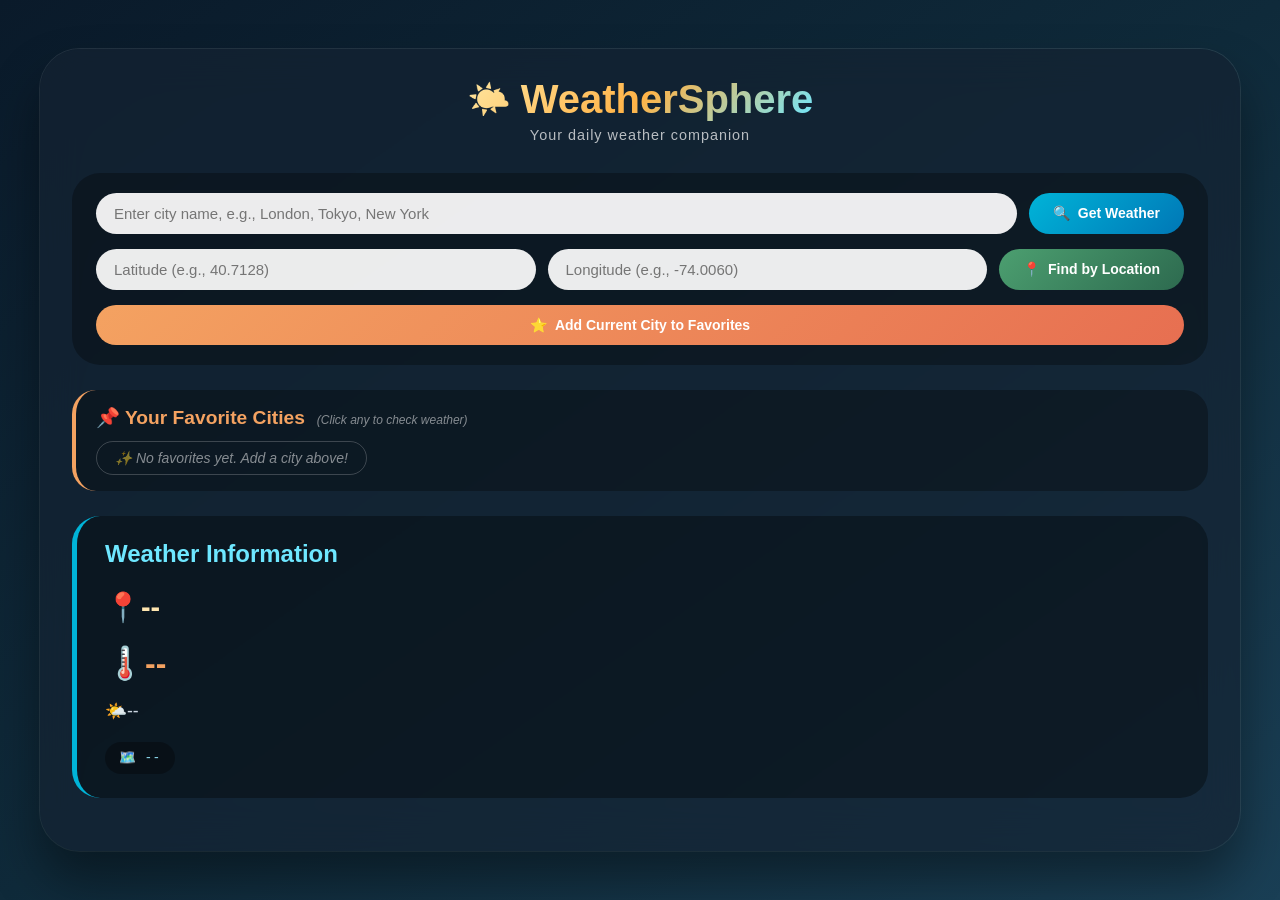
==== index.html @ c1c41b1c "Add files via upload" ====
<!DOCTYPE html>
<html lang="en">
<head>
    <meta charset="UTF-8">
    <meta name="viewport" content="width=device-width, initial-scale=1.0, user-scalable=yes">
    <title>WeatherSphere | Your Daily Weather Companion</title>
    <link rel="stylesheet" href="weather.css">
</head>
<body>
    <div class="weather-app">
        <div class="weather-card">
                        <div class="app-header">
                <h1>
                    <span class="weather-icon">🌤️</span>
                    WeatherSphere
                </h1>
                <p class="tagline">Your daily weather companion</p>
            </div>
        
            <div class="search-area">
                <div class="search-row city-search">
                    <input type="text" id="cityName" placeholder="Enter city name, e.g., London, Tokyo, New York" autocomplete="off">
                    <button id="searchCityBtn" class="btn-primary">
                        <span>🔍</span> Get Weather
                    </button>
                </div>
                
            
                <div class="search-row coord-search">
                    <input type="text" id="latitude" placeholder="Latitude (e.g., 40.7128)">
                    <input type="text" id="longitude" placeholder="Longitude (e.g., -74.0060)">
                    <button id="searchCoordBtn" class="btn-secondary">
                        <span>📍</span> Find by Location
                    </button>
                </div>
                
             
                <div class="search-row favorite-action">
                    <button id="addFavoriteBtn" class="btn-favorite">
                        <span>⭐</span> Add Current City to Favorites
                    </button>
                </div>
            </div>
            
            <div class="favorites-panel">
                <div class="panel-header">
                    <h3>📌 Your Favorite Cities</h3>
                    <span class="favorite-hint">(Click any to check weather)</span>
                </div>
                <ul id="favoritesList" class="favorites-list">
                    <li class="empty-message">No favorites yet. Add a city above!</li>
                </ul>
            </div>
            
            <div class="weather-display">
                <h2 id="weatherTitle">Weather Information</h2>
                <div class="weather-details">
                    <p id="cityDisplay" class="city-name">--</p>
                    <p id="tempDisplay" class="temperature">--</p>
                    <p id="descDisplay" class="description">--</p>
                    <p id="coordDisplay" class="coordinates">📍 --</p>
                </div>
            </div>
            
            <div id="forecastSection" class="forecast-section" style="display: none;">
                <h3>📅 3-Day Weather Forecast</h3>
                <div class="forecast-grid" id="forecastGrid">
                    <div class="forecast-card">
                        <div class="forecast-date">--</div>
                        <div class="forecast-icon">
                            <img src="https://openweathermap.org/img/wn/01d@2x.png" alt="weather icon">
                        </div>
                        <div class="forecast-temp">--</div>
                        <div class="forecast-desc">--</div>
                    </div>
                    <div class="forecast-card">
                        <div class="forecast-date">--</div>
                        <div class="forecast-icon">
                            <img src="https://openweathermap.org/img/wn/01d@2x.png" alt="weather icon">
                        </div>
                        <div class="forecast-temp">--</div>
                        <div class="forecast-desc">--</div>
                    </div>
                    <div class="forecast-card">
                        <div class="forecast-date">--</div>
                        <div class="forecast-icon">
                            <img src="https://openweathermap.org/img/wn/01d@2x.png" alt="weather icon">
                        </div>
                        <div class="forecast-temp">--</div>
                        <div class="forecast-desc">--</div>
                    </div>
                </div>
                
                
                <div class="toggle-wrapper">
                    <button id="toggleTempBtn" class="btn-toggle">
                        🌡️ Switch to Fahrenheit
                    </button>
                </div>
            </div>
        </div>
    </div>
    
    <script src="weather.js"></script>
</body>
</html>
---- weather.css ----
* {
    margin: 0;
    padding: 0;
    box-sizing: border-box;
}

body {
   
    background: linear-gradient(145deg, #0a1a2a 0%, #0f2a3a 50%, #1a3f55 100%);
    font-family: 'Segoe UI', 'Roboto', -apple-system, BlinkMacSystemFont, 'Poppins', sans-serif;
    min-height: 100vh;
    padding: 20px;
    display: flex;
    align-items: center;
    justify-content: center;
}

.weather-app {
    width: 100%;
    max-width: 1200px;
    margin: 0 auto;
}

.weather-card {
    background: rgba(20, 35, 50, 0.7);
    backdrop-filter: blur(20px);
    border-radius: 40px;
    padding: 28px 32px;
    box-shadow: 0 30px 50px rgba(0, 0, 0, 0.4), 0 0 0 1px rgba(255, 255, 255, 0.1);
    transition: all 0.3s ease;
}

.app-header {
    text-align: center;
    margin-bottom: 30px;
}

.app-header h1 {
    font-size: 2.5rem;
    font-weight: 700;
    background: linear-gradient(135deg, #FFE6A0, #FFB347, #6ee7ff);
    -webkit-background-clip: text;
    background-clip: text;
    color: transparent;
    margin-bottom: 5px;
    display: inline-flex;
    align-items: center;
    gap: 10px;
}

.weather-icon {
    font-size: 2.2rem;
    display: inline-block;
}

.tagline {
    color: rgba(255, 255, 255, 0.7);
    font-size: 0.9rem;
    letter-spacing: 1px;
}

.search-area {
    background: rgba(0, 0, 0, 0.3);
    border-radius: 28px;
    padding: 20px 24px;
    margin-bottom: 25px;
}

.search-row {
    display: flex;
    gap: 12px;
    margin-bottom: 15px;
    flex-wrap: wrap;
}

.search-row:last-child {
    margin-bottom: 0;
}

.search-row input {
    flex: 1;
    padding: 12px 18px;
    border: none;
    border-radius: 60px;
    font-size: 15px;
    background: rgba(255, 255, 255, 0.92);
    color: #1a2a3a;
    font-weight: 500;
    outline: none;
    transition: all 0.2s;
    font-family: inherit;
}

.search-row input:focus {
    background: white;
    box-shadow: 0 0 0 3px rgba(0, 180, 216, 0.5);
}

button {
    padding: 12px 24px;
    border: none;
    border-radius: 60px;
    font-size: 14px;
    font-weight: 600;
    cursor: pointer;
    transition: all 0.25s ease;
    font-family: inherit;
    display: inline-flex;
    align-items: center;
    gap: 8px;
    white-space: nowrap;
}

button:hover {
    transform: translateY(-2px);
    box-shadow: 0 8px 20px rgba(0, 0, 0, 0.2);
}

.btn-primary {
    background: linear-gradient(135deg, #00b4d8, #0077b6);
    color: white;
}

.btn-primary:hover {
    background: linear-gradient(135deg, #0096c7, #023e8a);
}

.btn-secondary {
    background: linear-gradient(135deg, #4c9f70, #2d6a4f);
    color: white;
}

.btn-secondary:hover {
    background: linear-gradient(135deg, #2d6a4f, #1b4d3e);
}

.btn-favorite {
    background: linear-gradient(135deg, #f4a261, #e76f51);
    color: white;
    width: 100%;
    justify-content: center;
}

.btn-favorite:hover {
    background: linear-gradient(135deg, #e76f51, #d45a3a);
}

.btn-toggle {
    background: linear-gradient(135deg, #2a9d8f, #21867a);
    color: white;
    width: 100%;
    justify-content: center;
    margin-top: 10px;
}

.favorites-panel {
    background: rgba(0, 0, 0, 0.3);
    border-radius: 24px;
    padding: 16px 20px;
    margin-bottom: 25px;
    border-left: 4px solid #f4a261;
}

.panel-header {
    display: flex;
    align-items: baseline;
    gap: 12px;
    flex-wrap: wrap;
    margin-bottom: 12px;
}

.panel-header h3 {
    color: #f4a261;
    font-size: 1.2rem;
    font-weight: 600;
}

.favorite-hint {
    color: rgba(255, 255, 255, 0.5);
    font-size: 0.75rem;
    font-style: italic;
}

.favorites-list {
    list-style: none;
    display: flex;
    flex-wrap: wrap;
    gap: 10px;
}

.favorites-list li {
    background: rgba(0, 180, 216, 0.25);
    padding: 8px 18px;
    border-radius: 40px;
    cursor: pointer;
    font-size: 14px;
    font-weight: 500;
    transition: all 0.2s;
    border: 1px solid rgba(255, 255, 255, 0.2);
    color: #e0e0e0;
}

.favorites-list li:hover {
    background: #00b4d8;
    transform: scale(1.03);
    color: white;
}

.empty-message {
    background: transparent !important;
    cursor: default !important;
    color: rgba(255, 255, 255, 0.5) !important;
    font-style: italic;
}

.empty-message:hover {
    background: transparent !important;
    transform: none !important;
}

.weather-display {
    background: rgba(0, 0, 0, 0.35);
    border-radius: 28px;
    padding: 24px 28px;
    margin-bottom: 25px;
    border-left: 5px solid #00b4d8;
}

#weatherTitle {
    font-size: 1.5rem;
    color: #6ee7ff;
    margin-bottom: 16px;
    font-weight: 600;
}

.weather-details {
    line-height: 1.6;
}

.city-name {
    font-size: 1.8rem;
    font-weight: 700;
    color: #FFE6B0;
    margin-bottom: 8px;
}

.temperature {
    font-size: 2rem;
    font-weight: 700;
    color: #f4a261;
    margin: 8px 0;
}

.description {
    font-size: 1.1rem;
    color: #cbd5e1;
    text-transform: capitalize;
    margin: 5px 0;
}

.coordinates {
    font-size: 0.85rem;
    color: #88d3e6;
    margin-top: 12px;
    font-family: monospace;
    background: rgba(0, 0, 0, 0.3);
    display: inline-block;
    padding: 5px 14px;
    border-radius: 40px;
}

.forecast-section {
    animation: fadeSlideUp 0.5s ease;
}

.forecast-section h3 {
    text-align: center;
    font-size: 1.4rem;
    color: #f4a261;
    margin-bottom: 20px;
}

.forecast-grid {
    display: grid;
    grid-template-columns: repeat(auto-fit, minmax(260px, 1fr));
    gap: 20px;
    margin-bottom: 20px;
}

.forecast-card {
    background: rgba(255, 255, 255, 0.08);
    backdrop-filter: blur(8px);
    padding: 18px 15px;
    border-radius: 24px;
    text-align: center;
    transition: all 0.3s;
    border: 1px solid rgba(0, 180, 216, 0.3);
}

.forecast-card:hover {
    transform: translateY(-5px);
    background: rgba(255, 255, 255, 0.15);
    box-shadow: 0 12px 28px rgba(0, 0, 0, 0.3);
}

.forecast-date {
    font-weight: bold;
    font-size: 1rem;
    margin-bottom: 12px;
    color: #6ee7ff;
}

.forecast-icon img {
    width: 70px;
    height: 70px;
    margin: 8px 0;
}

.forecast-temp {
    font-size: 1.2rem;
    font-weight: 700;
    color: #f4a261;
    margin: 8px 0;
}

.forecast-desc {
    font-size: 0.85rem;
    color: #cbd5e1;
    text-transform: capitalize;
}

.toggle-wrapper {
    margin-top: 10px;
}

@keyframes fadeSlideUp {
    from {
        opacity: 0;
        transform: translateY(20px);
    }
    to {
        opacity: 1;
        transform: translateY(0);
    }
}

@media screen and (max-width: 768px) {
    .weather-card {
        padding: 20px;
    }
    
    .app-header h1 {
        font-size: 1.8rem;
    }
    
    .search-area {
        padding: 16px;
    }
    
    .search-row {
        flex-direction: column;
    }
    
    .search-row input {
        width: 100%;
    }
    
    button {
        width: 100%;
        justify-content: center;
    }
    
    .city-name {
        font-size: 1.4rem;
    }
    
    .temperature {
        font-size: 1.6rem;
    }
    
    .forecast-grid {
        grid-template-columns: 1fr;
        gap: 15px;
    }
    
    .forecast-card {
        padding: 15px;
    }
    
    .forecast-icon img {
        width: 55px;
        height: 55px;
    }
    
    .panel-header {
        flex-direction: column;
        gap: 5px;
    }
}

@media screen and (min-width: 769px) and (max-width: 1024px) {
    .weather-card {
        padding: 24px;
    }
    
    .forecast-grid {
        grid-template-columns: repeat(3, 1fr);
        gap: 15px;
    }
    
    .search-row input {
        min-width: 180px;
    }
}

@media screen and (min-width: 1400px) {
    .weather-app {
        max-width: 1400px;
    }
    
    .forecast-grid {
        gap: 28px;
    }
    
    .forecast-card {
        padding: 24px;
    }
}

@media screen and (max-width: 480px) {
    body {
        padding: 12px;
    }
    
    .weather-card {
        padding: 16px;
        border-radius: 28px;
    }
    
    .app-header h1 {
        font-size: 1.5rem;
    }
    
    .tagline {
        font-size: 0.75rem;
    }
    
    .city-name {
        font-size: 1.2rem;
    }
    
    .temperature {
        font-size: 1.4rem;
    }
    
    .forecast-card {
        padding: 12px;
    }
}

button:disabled {
    opacity: 0.6;
    cursor: not-allowed;
    transform: none;
}

::-webkit-scrollbar {
    width: 8px;
    height: 8px;
}

::-webkit-scrollbar-track {
    background: rgba(0, 0, 0, 0.2);
    border-radius: 10px;
}

::-webkit-scrollbar-thumb {
    background: #00b4d8;
    border-radius: 10px;
}

::-webkit-scrollbar-thumb:hover {
    background: #0096c7;
}
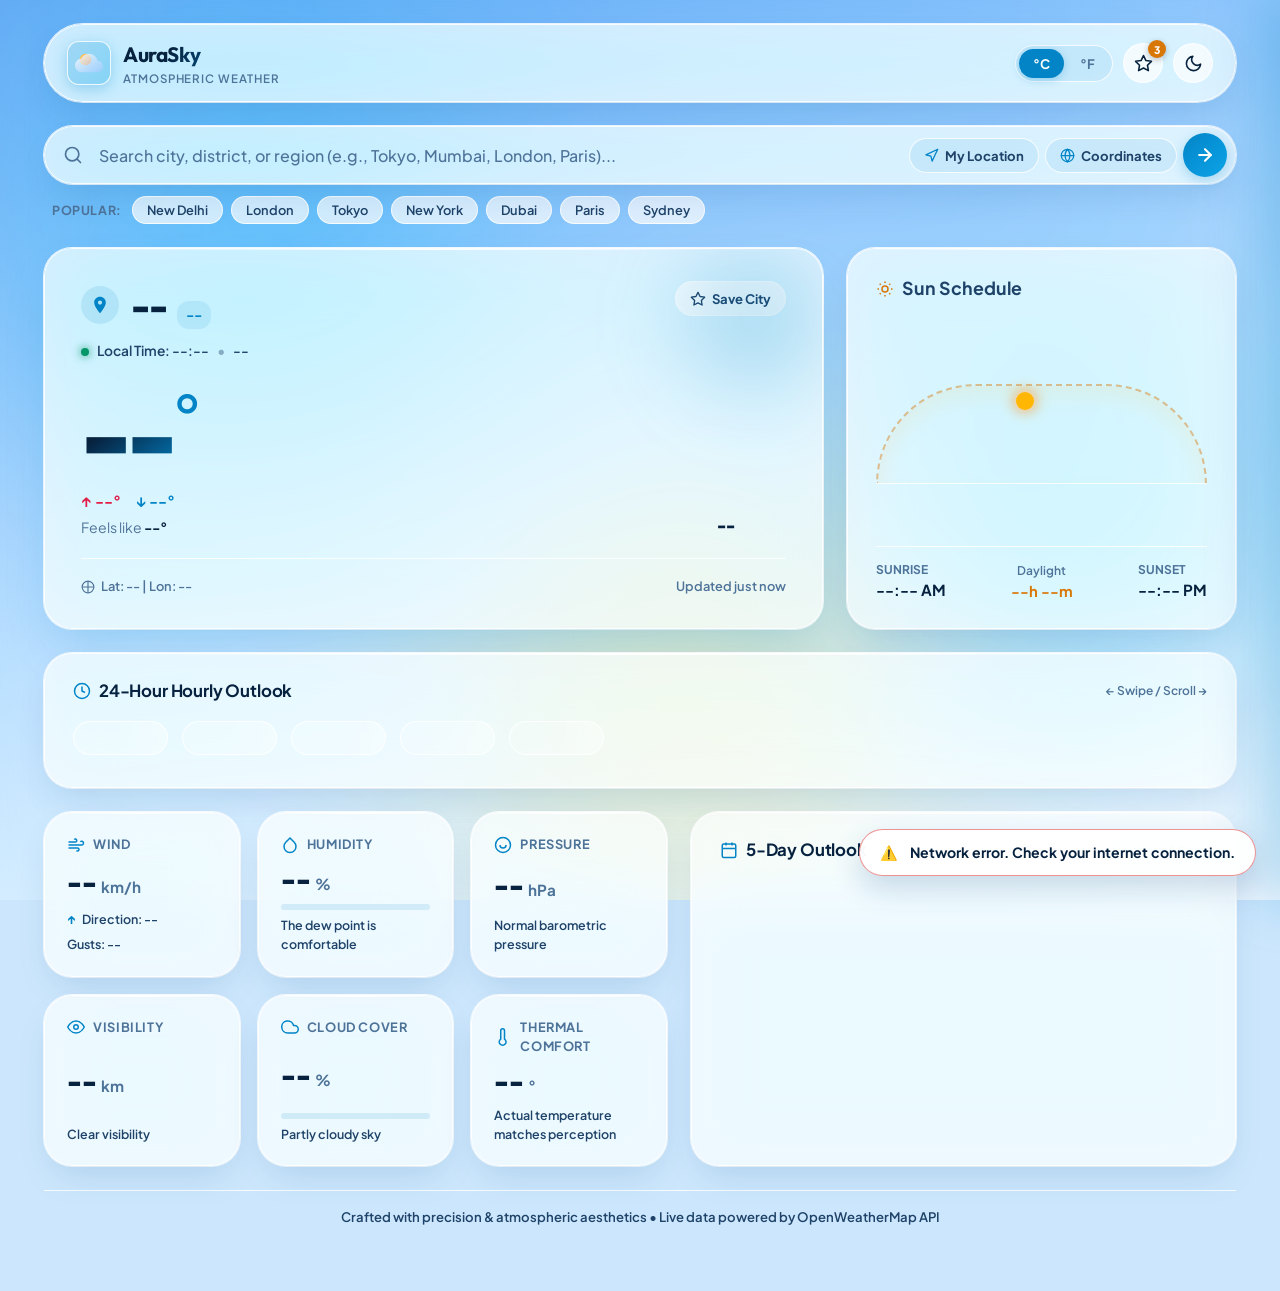
==== commit a2bc0392: "feat: complete UI overhaul with Sky Blue atmosphere, 5-day forecast conditions, and responsive bento" ====
--- a/index.html
+++ b/index.html
@@ -1,106 +1,504 @@
-<!DOCTYPE html>
-<html lang="en">
-<head>
-    <meta charset="UTF-8">
-    <meta name="viewport" content="width=device-width, initial-scale=1.0, user-scalable=yes">
-    <title>WeatherSphere | Your Daily Weather Companion</title>
-    <link rel="stylesheet" href="weather.css">
-</head>
-<body>
-    <div class="weather-app">
-        <div class="weather-card">
-                        <div class="app-header">
-                <h1>
-                    <span class="weather-icon">🌤️</span>
-                    WeatherSphere
-                </h1>
-                <p class="tagline">Your daily weather companion</p>
-            </div>
-        
-            <div class="search-area">
-                <div class="search-row city-search">
-                    <input type="text" id="cityName" placeholder="Enter city name, e.g., London, Tokyo, New York" autocomplete="off">
-                    <button id="searchCityBtn" class="btn-primary">
-                        <span>🔍</span> Get Weather
-                    </button>
-                </div>
-                
-            
-                <div class="search-row coord-search">
-                    <input type="text" id="latitude" placeholder="Latitude (e.g., 40.7128)">
-                    <input type="text" id="longitude" placeholder="Longitude (e.g., -74.0060)">
-                    <button id="searchCoordBtn" class="btn-secondary">
-                        <span>📍</span> Find by Location
-                    </button>
-                </div>
-                
-             
-                <div class="search-row favorite-action">
-                    <button id="addFavoriteBtn" class="btn-favorite">
-                        <span>⭐</span> Add Current City to Favorites
-                    </button>
-                </div>
-            </div>
-            
-            <div class="favorites-panel">
-                <div class="panel-header">
-                    <h3>📌 Your Favorite Cities</h3>
-                    <span class="favorite-hint">(Click any to check weather)</span>
-                </div>
-                <ul id="favoritesList" class="favorites-list">
-                    <li class="empty-message">No favorites yet. Add a city above!</li>
-                </ul>
-            </div>
-            
-            <div class="weather-display">
-                <h2 id="weatherTitle">Weather Information</h2>
-                <div class="weather-details">
-                    <p id="cityDisplay" class="city-name">--</p>
-                    <p id="tempDisplay" class="temperature">--</p>
-                    <p id="descDisplay" class="description">--</p>
-                    <p id="coordDisplay" class="coordinates">📍 --</p>
-                </div>
-            </div>
-            
-            <div id="forecastSection" class="forecast-section" style="display: none;">
-                <h3>📅 3-Day Weather Forecast</h3>
-                <div class="forecast-grid" id="forecastGrid">
-                    <div class="forecast-card">
-                        <div class="forecast-date">--</div>
-                        <div class="forecast-icon">
-                            <img src="https://openweathermap.org/img/wn/01d@2x.png" alt="weather icon">
-                        </div>
-                        <div class="forecast-temp">--</div>
-                        <div class="forecast-desc">--</div>
-                    </div>
-                    <div class="forecast-card">
-                        <div class="forecast-date">--</div>
-                        <div class="forecast-icon">
-                            <img src="https://openweathermap.org/img/wn/01d@2x.png" alt="weather icon">
-                        </div>
-                        <div class="forecast-temp">--</div>
-                        <div class="forecast-desc">--</div>
-                    </div>
-                    <div class="forecast-card">
-                        <div class="forecast-date">--</div>
-                        <div class="forecast-icon">
-                            <img src="https://openweathermap.org/img/wn/01d@2x.png" alt="weather icon">
-                        </div>
-                        <div class="forecast-temp">--</div>
-                        <div class="forecast-desc">--</div>
-                    </div>
-                </div>
-                
-                
-                <div class="toggle-wrapper">
-                    <button id="toggleTempBtn" class="btn-toggle">
-                        🌡️ Switch to Fahrenheit
-                    </button>
-                </div>
-            </div>
-        </div>
-    </div>
-    
-    <script src="weather.js"></script>
-</body>
+<!DOCTYPE html>
+<html lang="en" data-theme="light">
+<head>
+    <meta charset="UTF-8">
+    <meta name="viewport" content="width=device-width, initial-scale=1.0, maximum-scale=5.0">
+    <meta name="description" content="AuraSky — Hyper-accurate live weather forecast, hourly breakdowns, 5-day outlook, and atmospheric sky visuals.">
+    <title>AuraSky | Premium Atmospheric Weather</title>
+    
+    <!-- Google Fonts -->
+    <link rel="preconnect" href="https://fonts.googleapis.com">
+    <link rel="preconnect" href="https://fonts.gstatic.com" crossorigin>
+    <link href="https://fonts.googleapis.com/css2?family=Plus+Jakarta+Sans:wght@300;400;500;600;700;800&family=Outfit:wght@300;400;500;600;700&display=swap" rel="stylesheet">
+    
+    <link rel="stylesheet" href="weather.css">
+</head>
+<body>
+    <!-- Dynamic Ambient Sky Aurora & Blur Canvas Background -->
+    <div class="sky-background" id="skyBackground">
+        <div class="ambient-orb orb-1"></div>
+        <div class="ambient-orb orb-2"></div>
+        <div class="ambient-orb orb-3"></div>
+        <div class="sky-overlay"></div>
+    </div>
+
+    <!-- Main Application Container -->
+    <div class="app-wrapper">
+        <!-- Modern Header Bar -->
+        <header class="navbar-glass">
+            <div class="brand-group">
+                <div class="brand-icon">
+                    <svg viewBox="0 0 24 24" fill="none" class="brand-svg">
+                        <defs>
+                            <linearGradient id="sunGlow" x1="0%" y1="0%" x2="100%" y2="100%">
+                                <stop offset="0%" stop-color="#FFD166" />
+                                <stop offset="100%" stop-color="#FF7A00" />
+                            </linearGradient>
+                            <linearGradient id="cloudGlow" x1="0%" y1="0%" x2="100%" y2="100%">
+                                <stop offset="0%" stop-color="#FFFFFF" stop-opacity="0.9" />
+                                <stop offset="100%" stop-color="#A5C9FF" stop-opacity="0.7" />
+                            </linearGradient>
+                        </defs>
+                        <circle cx="9" cy="9" r="5" fill="url(#sunGlow)" />
+                        <path d="M19.36 10.04C18.67 6.59 15.64 4 12 4 9.11 4 6.6 5.64 5.35 8.04 2.34 8.36 0 10.91 0 14c0 3.31 2.69 6 6 6h13c2.76 0 5-2.24 5-5 0-2.64-2.05-4.78-4.64-4.96z" fill="url(#cloudGlow)" opacity="0.9" />
+                    </svg>
+                </div>
+                <div class="brand-text">
+                    <span class="brand-name">AuraSky</span>
+                    <span class="brand-sub">Atmospheric Weather</span>
+                </div>
+            </div>
+
+            <!-- Controls Group: Unit Toggle, Favorites Trigger, Theme Toggle -->
+            <div class="nav-controls">
+                <!-- Unit Switcher -->
+                <div class="unit-toggle" id="unitToggle" role="group" aria-label="Temperature Unit">
+                    <button class="unit-btn active" id="unitCelsius" data-unit="metric">°C</button>
+                    <button class="unit-btn" id="unitFahrenheit" data-unit="imperial">°F</button>
+                </div>
+
+                <!-- Open Saved Cities Drawer -->
+                <button class="icon-action-btn" id="openFavoritesBtn" title="Saved Locations" aria-label="Saved Locations">
+                    <svg viewBox="0 0 24 24" fill="none" stroke="currentColor" stroke-width="2" stroke-linecap="round" stroke-linejoin="round">
+                        <polygon points="12 2 15.09 8.26 22 9.27 17 14.14 18.18 21.02 12 17.77 5.82 21.02 7 14.14 2 9.27 8.91 8.26 12 2"></polygon>
+                    </svg>
+                    <span class="fav-count-badge" id="favCountBadge" style="display: none;">0</span>
+                </button>
+
+                <!-- Light / Dark Theme Toggle Button -->
+                <button class="icon-action-btn" id="themeToggleBtn" title="Toggle Light/Dark Theme" aria-label="Toggle Theme">
+                    <svg class="sun-icon" viewBox="0 0 24 24" fill="none" stroke="currentColor" stroke-width="2" stroke-linecap="round" stroke-linejoin="round">
+                        <circle cx="12" cy="12" r="5"></circle>
+                        <line x1="12" y1="1" x2="12" y2="3"></line>
+                        <line x1="12" y1="21" x2="12" y2="23"></line>
+                        <line x1="4.22" y1="4.22" x2="5.64" y2="5.64"></line>
+                        <line x1="18.36" y1="18.36" x2="19.78" y2="19.78"></line>
+                        <line x1="1" y1="12" x2="3" y2="12"></line>
+                        <line x1="21" y1="12" x2="23" y2="12"></line>
+                        <line x1="4.22" y1="19.78" x2="5.64" y2="18.36"></line>
+                        <line x1="18.36" y1="5.64" x2="19.78" y2="4.22"></line>
+                    </svg>
+                    <svg class="moon-icon" viewBox="0 0 24 24" fill="none" stroke="currentColor" stroke-width="2" stroke-linecap="round" stroke-linejoin="round">
+                        <path d="M21 12.79A9 9 0 1 1 11.21 3 7 7 0 0 0 21 12.79z"></path>
+                    </svg>
+                </button>
+            </div>
+        </header>
+
+        <!-- Search Hub: City Search + GPS Auto-Detect + Coordinate Explorer Trigger -->
+        <section class="search-hub">
+            <div class="search-bar-glass">
+                <span class="search-prefix-icon">
+                    <svg viewBox="0 0 24 24" fill="none" stroke="currentColor" stroke-width="2" stroke-linecap="round" stroke-linejoin="round">
+                        <circle cx="11" cy="11" r="8"></circle>
+                        <line x1="21" y1="21" x2="16.65" y2="16.65"></line>
+                    </svg>
+                </span>
+                
+                <input 
+                    type="text" 
+                    id="cityNameInput" 
+                    placeholder="Search city, district, or region (e.g., Tokyo, Mumbai, London, Paris)..." 
+                    autocomplete="off"
+                    aria-label="City Search"
+                >
+                
+                <div class="search-actions-inline">
+                    <!-- Clear Input Button -->
+                    <button type="button" class="btn-clear-search" id="clearSearchBtn" title="Clear input" style="display: none;">
+                        ✕
+                    </button>
+                    
+                    <!-- One-Click Current GPS Location Detection -->
+                    <button type="button" class="btn-action-pill" id="geoLocateBtn" title="Use My Current GPS Location">
+                        <svg viewBox="0 0 24 24" fill="none" stroke="currentColor" stroke-width="2" stroke-linecap="round" stroke-linejoin="round">
+                            <polygon points="3 11 22 2 13 21 11 13 3 11"></polygon>
+                        </svg>
+                        <span class="btn-label-desktop">My Location</span>
+                    </button>
+
+                    <!-- Coordinate Explorer Modal Trigger -->
+                    <button type="button" class="btn-action-pill btn-coord-pill" id="openCoordModalBtn" title="Search by Latitude & Longitude">
+                        <svg viewBox="0 0 24 24" fill="none" stroke="currentColor" stroke-width="2" stroke-linecap="round" stroke-linejoin="round">
+                            <circle cx="12" cy="12" r="10"></circle>
+                            <line x1="2" y1="12" x2="22" y2="12"></line>
+                            <path d="M12 2a15.3 15.3 0 0 1 4 10 15.3 15.3 0 0 1-4 10 15.3 15.3 0 0 1-4-10 15.3 15.3 0 0 1 4-10z"></path>
+                        </svg>
+                        <span class="btn-label-desktop">Coordinates</span>
+                    </button>
+
+                    <!-- Primary Search Submit Button -->
+                    <button type="button" class="btn-submit-search" id="submitSearchBtn" aria-label="Search">
+                        <svg viewBox="0 0 24 24" fill="none" stroke="currentColor" stroke-width="2.5" stroke-linecap="round" stroke-linejoin="round">
+                            <line x1="5" y1="12" x2="19" y2="12"></line>
+                            <polyline points="12 5 19 12 12 19"></polyline>
+                        </svg>
+                    </button>
+                </div>
+            </div>
+
+            <!-- Quick City Shortcut Chips -->
+            <div class="popular-chips-wrap">
+                <span class="chips-label">Popular:</span>
+                <div class="chips-scroll">
+                    <button class="city-chip" data-city="New Delhi">New Delhi</button>
+                    <button class="city-chip" data-city="London">London</button>
+                    <button class="city-chip" data-city="Tokyo">Tokyo</button>
+                    <button class="city-chip" data-city="New York">New York</button>
+                    <button class="city-chip" data-city="Dubai">Dubai</button>
+                    <button class="city-chip" data-city="Paris">Paris</button>
+                    <button class="city-chip" data-city="Sydney">Sydney</button>
+                </div>
+            </div>
+        </section>
+
+        <!-- Loading State Skeleton Overlay -->
+        <div class="loading-indicator" id="loadingIndicator" style="display: none;">
+            <div class="pulse-loader"></div>
+            <span>Fetching atmospheric telemetry...</span>
+        </div>
+
+        <!-- Weather Main Dashboard Area -->
+        <main class="weather-dashboard" id="weatherDashboard">
+            <!-- Top Hero Grid: Big Weather Focus + Quick Glance Metrics -->
+            <div class="dashboard-hero-row">
+                <!-- Primary Hero Weather Card -->
+                <article class="glass-card hero-weather-card" id="heroCard">
+                    <div class="card-ambient-glow"></div>
+                    
+                    <div class="hero-top-bar">
+                        <div class="location-badge">
+                            <span class="location-pin-icon">
+                                <svg viewBox="0 0 24 24" fill="currentColor">
+                                    <path d="M12 2C8.13 2 5 5.13 5 9c0 5.25 7 13 7 13s7-7.75 7-13c0-3.87-3.13-7-7-7zm0 9.5c-1.38 0-2.5-1.12-2.5-2.5s1.12-2.5 2.5-2.5 2.5 1.12 2.5 2.5-1.12 2.5-2.5 2.5z"/>
+                                </svg>
+                            </span>
+                            <div class="location-texts">
+                                <h1 class="city-title" id="displayCity">--</h1>
+                                <span class="country-tag" id="displayCountry">--</span>
+                            </div>
+                        </div>
+
+                        <!-- Add/Remove Favorite Button -->
+                        <button class="btn-hero-favorite" id="favoriteToggleBtn" title="Toggle Favorite">
+                            <svg class="star-icon" viewBox="0 0 24 24" fill="none" stroke="currentColor" stroke-width="2" stroke-linecap="round" stroke-linejoin="round">
+                                <polygon points="12 2 15.09 8.26 22 9.27 17 14.14 18.18 21.02 12 17.77 5.82 21.02 7 14.14 2 9.27 8.91 8.26 12 2"></polygon>
+                            </svg>
+                            <span class="fav-text-label">Save City</span>
+                        </button>
+                    </div>
+
+                    <!-- Local Time & Date Display -->
+                    <div class="hero-time-badge">
+                        <span class="live-pulse"></span>
+                        <span id="localTimeDisplay">Local Time: --:--</span>
+                        <span class="time-sep">•</span>
+                        <span id="localDateDisplay">--</span>
+                    </div>
+
+                    <!-- Main Temperature & Dynamic Weather Art Presentation -->
+                    <div class="hero-center-content">
+                        <div class="temp-readout-wrap">
+                            <div class="main-temperature">
+                                <span class="temp-number" id="currentTempNum">--</span>
+                                <span class="temp-deg-symbol">°</span>
+                            </div>
+                            <div class="temp-meta-badges">
+                                <div class="high-low-badge">
+                                    <span class="hl-arrow hl-high">↑ <span id="tempHighNum">--°</span></span>
+                                    <span class="hl-arrow hl-low">↓ <span id="tempLowNum">--°</span></span>
+                                </div>
+                                <div class="feels-like-text">
+                                    Feels like <strong id="feelsLikeNum">--°</strong>
+                                </div>
+                            </div>
+                        </div>
+
+                        <div class="weather-art-wrap">
+                            <div class="weather-icon-illustration" id="heroWeatherIcon">
+                                <!-- Dynamic SVG generated via JS -->
+                                <div class="icon-placeholder-glow"></div>
+                            </div>
+                            <div class="weather-condition-text" id="weatherConditionText">--</div>
+                        </div>
+                    </div>
+
+                    <!-- Hero Card Footer Details (Coordinates & Geo Info) -->
+                    <div class="hero-footer-bar">
+                        <div class="geo-telemetry" id="coordinatesText">
+                            <svg viewBox="0 0 24 24" width="14" height="14" fill="none" stroke="currentColor" stroke-width="2"><circle cx="12" cy="12" r="10"/><path d="M12 2v20M2 12h20"/></svg>
+                            <span>Lat: -- | Lon: --</span>
+                        </div>
+                        <div class="update-pulse-text">
+                            Updated just now
+                        </div>
+                    </div>
+                </article>
+
+                <!-- Sun Cycle & Daylight Card -->
+                <article class="glass-card sun-cycle-card">
+                    <div class="card-header-mini">
+                        <svg viewBox="0 0 24 24" fill="none" stroke="currentColor" stroke-width="2"><circle cx="12" cy="12" r="4"/><path d="M12 2v2M12 20v2M4.93 4.93l1.41 1.41M17.66 17.66l1.41 1.41M2 12h2M20 12h2M6.34 17.66l-1.41 1.41M19.07 4.93l-1.41 1.41"/></svg>
+                        <h3>Sun Schedule</h3>
+                    </div>
+
+                    <div class="sun-arc-container">
+                        <div class="sun-arc-curve">
+                            <div class="sun-tracker-dot" id="sunTrackerDot"></div>
+                        </div>
+                        <div class="sun-horizon-line"></div>
+                    </div>
+
+                    <div class="sun-times-row">
+                        <div class="sun-col sunrise">
+                            <span class="sun-label">Sunrise</span>
+                            <span class="sun-time" id="sunriseTime">--:-- AM</span>
+                        </div>
+                        <div class="daylight-duration" id="daylightDuration">
+                            <span>Daylight</span>
+                            <strong id="daylightHours">--h --m</strong>
+                        </div>
+                        <div class="sun-col sunset">
+                            <span class="sun-label">Sunset</span>
+                            <span class="sun-time" id="sunsetTime">--:-- PM</span>
+                        </div>
+                    </div>
+                </article>
+            </div>
+
+            <!-- 24-Hour Interactive Hourly Forecast Strip -->
+            <section class="glass-card hourly-forecast-section">
+                <div class="section-title-row">
+                    <div class="title-with-icon">
+                        <svg viewBox="0 0 24 24" fill="none" stroke="currentColor" stroke-width="2"><circle cx="12" cy="12" r="10"/><polyline points="12 6 12 12 16 14"/></svg>
+                        <h3>24-Hour Hourly Outlook</h3>
+                    </div>
+                    <span class="swipe-hint">← Swipe / Scroll →</span>
+                </div>
+
+                <div class="hourly-strip-scroll" id="hourlyStrip">
+                    <!-- Hourly items dynamically rendered -->
+                    <div class="hourly-card skeleton"></div>
+                    <div class="hourly-card skeleton"></div>
+                    <div class="hourly-card skeleton"></div>
+                    <div class="hourly-card skeleton"></div>
+                    <div class="hourly-card skeleton"></div>
+                </div>
+            </section>
+
+            <!-- Bottom Split Layout: Comprehensive Bento Metrics + 5-Day Forecast -->
+            <div class="dashboard-split-row">
+                <!-- Detailed Weather Bento Grid -->
+                <section class="bento-grid">
+                    <!-- Wind Telemetry Card -->
+                    <div class="glass-card bento-card">
+                        <div class="bento-head">
+                            <span class="bento-icon">
+                                <svg viewBox="0 0 24 24" fill="none" stroke="currentColor" stroke-width="2"><path d="M9.59 4.59A2 2 0 1 1 11 8H2m10.59 11.41A2 2 0 1 0 14 16H2m15.73-8.27A2.5 2.5 0 1 1 19.5 12H2"/></svg>
+                            </span>
+                            <span class="bento-title">Wind</span>
+                        </div>
+                        <div class="bento-main-stat">
+                            <span class="stat-number" id="windSpeed">--</span>
+                            <span class="stat-unit" id="windUnit">km/h</span>
+                        </div>
+                        <div class="bento-sub-info">
+                            <div class="compass-inline">
+                                <div class="compass-needle" id="compassNeedle">↑</div>
+                                <span id="windDirection">Direction: --</span>
+                            </div>
+                            <span class="wind-gust" id="windGust">Gusts: --</span>
+                        </div>
+                    </div>
+
+                    <!-- Humidity Card -->
+                    <div class="glass-card bento-card">
+                        <div class="bento-head">
+                            <span class="bento-icon">
+                                <svg viewBox="0 0 24 24" fill="none" stroke="currentColor" stroke-width="2"><path d="M12 2.69l5.66 5.66a8 8 0 1 1-11.31 0z"/></svg>
+                            </span>
+                            <span class="bento-title">Humidity</span>
+                        </div>
+                        <div class="bento-main-stat">
+                            <span class="stat-number" id="humidityNum">--</span>
+                            <span class="stat-unit">%</span>
+                        </div>
+                        <div class="bento-sub-info">
+                            <div class="progress-bar-wrap">
+                                <div class="progress-bar-fill" id="humidityProgress" style="width: 0%;"></div>
+                            </div>
+                            <span id="dewPointText">The dew point is comfortable</span>
+                        </div>
+                    </div>
+
+                    <!-- Atmospheric Pressure Card -->
+                    <div class="glass-card bento-card">
+                        <div class="bento-head">
+                            <span class="bento-icon">
+                                <svg viewBox="0 0 24 24" fill="none" stroke="currentColor" stroke-width="2"><circle cx="12" cy="12" r="10"/><path d="M16 12a4 4 0 1 1-8 0"/></svg>
+                            </span>
+                            <span class="bento-title">Pressure</span>
+                        </div>
+                        <div class="bento-main-stat">
+                            <span class="stat-number" id="pressureNum">--</span>
+                            <span class="stat-unit">hPa</span>
+                        </div>
+                        <div class="bento-sub-info">
+                            <span id="pressureStatus">Normal barometric pressure</span>
+                        </div>
+                    </div>
+
+                    <!-- Visibility Distance Card -->
+                    <div class="glass-card bento-card">
+                        <div class="bento-head">
+                            <span class="bento-icon">
+                                <svg viewBox="0 0 24 24" fill="none" stroke="currentColor" stroke-width="2"><path d="M1 12s4-8 11-8 11 8 11 8-4 8-11 8-11-8-11-8z"/><circle cx="12" cy="12" r="3"/></svg>
+                            </span>
+                            <span class="bento-title">Visibility</span>
+                        </div>
+                        <div class="bento-main-stat">
+                            <span class="stat-number" id="visibilityNum">--</span>
+                            <span class="stat-unit" id="visibilityUnit">km</span>
+                        </div>
+                        <div class="bento-sub-info">
+                            <span id="visibilityStatus">Clear visibility</span>
+                        </div>
+                    </div>
+
+                    <!-- Cloud Coverage Card -->
+                    <div class="glass-card bento-card">
+                        <div class="bento-head">
+                            <span class="bento-icon">
+                                <svg viewBox="0 0 24 24" fill="none" stroke="currentColor" stroke-width="2"><path d="M18 10h-1.26A8 8 0 1 0 9 20h9a5 5 0 0 0 0-10z"/></svg>
+                            </span>
+                            <span class="bento-title">Cloud Cover</span>
+                        </div>
+                        <div class="bento-main-stat">
+                            <span class="stat-number" id="cloudCoverNum">--</span>
+                            <span class="stat-unit">%</span>
+                        </div>
+                        <div class="bento-sub-info">
+                            <div class="progress-bar-wrap">
+                                <div class="progress-bar-fill cloud-fill" id="cloudProgress" style="width: 0%;"></div>
+                            </div>
+                            <span id="cloudStatus">Partly cloudy sky</span>
+                        </div>
+                    </div>
+
+                    <!-- Thermal Comfort / Feels Like Card -->
+                    <div class="glass-card bento-card">
+                        <div class="bento-head">
+                            <span class="bento-icon">
+                                <svg viewBox="0 0 24 24" fill="none" stroke="currentColor" stroke-width="2"><path d="M14 14.76V3.5a2.5 2.5 0 0 0-5 0v11.26a4.5 4.5 0 1 0 5 0z"/></svg>
+                            </span>
+                            <span class="bento-title">Thermal Comfort</span>
+                        </div>
+                        <div class="bento-main-stat">
+                            <span class="stat-number" id="comfortTemp">--</span>
+                            <span class="stat-unit">°</span>
+                        </div>
+                        <div class="bento-sub-info">
+                            <span id="comfortVerdict">Actual temperature matches perception</span>
+                        </div>
+                    </div>
+                </section>
+
+                <!-- 5-Day Extended Forecast Column -->
+                <aside class="glass-card fiveday-forecast-card">
+                    <div class="section-title-row">
+                        <div class="title-with-icon">
+                            <svg viewBox="0 0 24 24" fill="none" stroke="currentColor" stroke-width="2"><rect x="3" y="4" width="18" height="18" rx="2" ry="2"/><line x1="16" y1="2" x2="16" y2="6"/><line x1="8" y1="2" x2="8" y2="6"/><line x1="3" y1="10" x2="21" y2="10"/></svg>
+                            <h3>5-Day Outlook</h3>
+                        </div>
+                        <span class="days-count">Next 5 Days</span>
+                    </div>
+
+                    <div class="fiveday-list" id="fiveDayList">
+                        <!-- Dynamic 5-day items inserted here -->
+                    </div>
+                </aside>
+            </div>
+        </main>
+
+        <!-- Coordinates Search Modal / Dialog -->
+        <dialog class="custom-modal-backdrop" id="coordModal" aria-labelledby="coordModalTitle">
+            <div class="glass-modal-content">
+                <div class="modal-header">
+                    <div class="modal-title-wrap">
+                        <span class="modal-icon-badge">📍</span>
+                        <div>
+                            <h2 id="coordModalTitle">Precision Coordinate Finder</h2>
+                            <p class="modal-subtitle">Search atmospheric conditions by exact geographic coordinates</p>
+                        </div>
+                    </div>
+                    <button class="modal-close-btn" id="closeCoordModalBtn" aria-label="Close modal">✕</button>
+                </div>
+
+                <div class="modal-body">
+                    <div class="coord-input-row">
+                        <div class="input-field-group">
+                            <label for="modalLatInput">Latitude (°N / °S)</label>
+                            <input type="number" step="any" min="-90" max="90" id="modalLatInput" placeholder="e.g. 28.6139">
+                            <small class="helper-text">-90.0 to +90.0</small>
+                        </div>
+                        <div class="input-field-group">
+                            <label for="modalLonInput">Longitude (°E / °W)</label>
+                            <input type="number" step="any" min="-180" max="180" id="modalLonInput" placeholder="e.g. 77.2090">
+                            <small class="helper-text">-180.0 to +180.0</small>
+                        </div>
+                    </div>
+
+                    <div class="coord-presets-section">
+                        <span class="presets-label">Popular Geographic Landmarks:</span>
+                        <div class="presets-grid">
+                            <button class="preset-pill" data-lat="28.6139" data-lon="77.2090">New Delhi (28.61, 77.20)</button>
+                            <button class="preset-pill" data-lat="51.5074" data-lon="-0.1278">London (51.50, -0.12)</button>
+                            <button class="preset-pill" data-lat="35.6762" data-lon="139.6503">Tokyo (35.67, 139.65)</button>
+                            <button class="preset-pill" data-lat="40.7128" data-lon="-74.0060">New York (40.71, -74.00)</button>
+                            <button class="preset-pill" data-lat="27.9881" data-lon="86.9250">Mt. Everest (27.98, 86.92)</button>
+                            <button class="preset-pill" data-lat="-33.8688" data-lon="151.2093">Sydney (-33.86, 151.20)</button>
+                        </div>
+                    </div>
+
+                    <div class="modal-actions">
+                        <button type="button" class="btn-ghost" id="cancelCoordBtn">Cancel</button>
+                        <button type="button" class="btn-primary-glow" id="applyCoordBtn">Fetch Weather</button>
+                    </div>
+                </div>
+            </div>
+        </dialog>
+
+        <!-- Saved Locations / Favorites Slide-over Drawer -->
+        <aside class="favorites-drawer" id="favoritesDrawer" aria-labelledby="favDrawerTitle">
+            <div class="drawer-header">
+                <div class="drawer-title-group">
+                    <svg viewBox="0 0 24 24" fill="none" stroke="currentColor" stroke-width="2"><polygon points="12 2 15.09 8.26 22 9.27 17 14.14 18.18 21.02 12 17.77 5.82 21.02 7 14.14 2 9.27 8.91 8.26 12 2"/></svg>
+                    <h2 id="favDrawerTitle">Saved Locations</h2>
+                </div>
+                <button class="drawer-close-btn" id="closeFavoritesDrawerBtn" aria-label="Close drawer">✕</button>
+            </div>
+
+            <div class="drawer-body">
+                <div class="drawer-quick-add">
+                    <span class="drawer-tip">Quickly access weather for your favorite cities around the globe.</span>
+                </div>
+                <div class="fav-cards-list" id="favCardsContainer">
+                    <!-- Populated dynamically via JS -->
+                </div>
+            </div>
+        </aside>
+        <div class="drawer-backdrop" id="drawerBackdrop"></div>
+
+        <!-- Toast Notifications System -->
+        <div class="toast-hub" id="toastHub" aria-live="polite"></div>
+
+        <!-- Footer -->
+        <footer class="app-footer">
+            <p>Crafted with precision & atmospheric aesthetics • Live data powered by OpenWeatherMap API</p>
+        </footer>
+    </div>
+
+    <!-- Application Script -->
+    <script src="weather.js"></script>
+</body>
 </html>
--- a/weather.css
+++ b/weather.css
@@ -1,485 +1,2012 @@
-
-* {
-    margin: 0;
-    padding: 0;
-    box-sizing: border-box;
-}
-
-body {
-   
-    background: linear-gradient(145deg, #0a1a2a 0%, #0f2a3a 50%, #1a3f55 100%);
-    font-family: 'Segoe UI', 'Roboto', -apple-system, BlinkMacSystemFont, 'Poppins', sans-serif;
-    min-height: 100vh;
-    padding: 20px;
-    display: flex;
-    align-items: center;
-    justify-content: center;
-}
-
-.weather-app {
-    width: 100%;
-    max-width: 1200px;
-    margin: 0 auto;
-}
-
-.weather-card {
-    background: rgba(20, 35, 50, 0.7);
-    backdrop-filter: blur(20px);
-    border-radius: 40px;
-    padding: 28px 32px;
-    box-shadow: 0 30px 50px rgba(0, 0, 0, 0.4), 0 0 0 1px rgba(255, 255, 255, 0.1);
-    transition: all 0.3s ease;
-}
-
-.app-header {
-    text-align: center;
-    margin-bottom: 30px;
-}
-
-.app-header h1 {
-    font-size: 2.5rem;
-    font-weight: 700;
-    background: linear-gradient(135deg, #FFE6A0, #FFB347, #6ee7ff);
-    -webkit-background-clip: text;
-    background-clip: text;
-    color: transparent;
-    margin-bottom: 5px;
-    display: inline-flex;
-    align-items: center;
-    gap: 10px;
-}
-
-.weather-icon {
-    font-size: 2.2rem;
-    display: inline-block;
-}
-
-.tagline {
-    color: rgba(255, 255, 255, 0.7);
-    font-size: 0.9rem;
-    letter-spacing: 1px;
-}
-
-.search-area {
-    background: rgba(0, 0, 0, 0.3);
-    border-radius: 28px;
-    padding: 20px 24px;
-    margin-bottom: 25px;
-}
-
-.search-row {
-    display: flex;
-    gap: 12px;
-    margin-bottom: 15px;
-    flex-wrap: wrap;
-}
-
-.search-row:last-child {
-    margin-bottom: 0;
-}
-
-.search-row input {
-    flex: 1;
-    padding: 12px 18px;
-    border: none;
-    border-radius: 60px;
-    font-size: 15px;
-    background: rgba(255, 255, 255, 0.92);
-    color: #1a2a3a;
-    font-weight: 500;
-    outline: none;
-    transition: all 0.2s;
-    font-family: inherit;
-}
-
-.search-row input:focus {
-    background: white;
-    box-shadow: 0 0 0 3px rgba(0, 180, 216, 0.5);
-}
-
-button {
-    padding: 12px 24px;
-    border: none;
-    border-radius: 60px;
-    font-size: 14px;
-    font-weight: 600;
-    cursor: pointer;
-    transition: all 0.25s ease;
-    font-family: inherit;
-    display: inline-flex;
-    align-items: center;
-    gap: 8px;
-    white-space: nowrap;
-}
-
-button:hover {
-    transform: translateY(-2px);
-    box-shadow: 0 8px 20px rgba(0, 0, 0, 0.2);
-}
-
-.btn-primary {
-    background: linear-gradient(135deg, #00b4d8, #0077b6);
-    color: white;
-}
-
-.btn-primary:hover {
-    background: linear-gradient(135deg, #0096c7, #023e8a);
-}
-
-.btn-secondary {
-    background: linear-gradient(135deg, #4c9f70, #2d6a4f);
-    color: white;
-}
-
-.btn-secondary:hover {
-    background: linear-gradient(135deg, #2d6a4f, #1b4d3e);
-}
-
-.btn-favorite {
-    background: linear-gradient(135deg, #f4a261, #e76f51);
-    color: white;
-    width: 100%;
-    justify-content: center;
-}
-
-.btn-favorite:hover {
-    background: linear-gradient(135deg, #e76f51, #d45a3a);
-}
-
-.btn-toggle {
-    background: linear-gradient(135deg, #2a9d8f, #21867a);
-    color: white;
-    width: 100%;
-    justify-content: center;
-    margin-top: 10px;
-}
-
-.favorites-panel {
-    background: rgba(0, 0, 0, 0.3);
-    border-radius: 24px;
-    padding: 16px 20px;
-    margin-bottom: 25px;
-    border-left: 4px solid #f4a261;
-}
-
-.panel-header {
-    display: flex;
-    align-items: baseline;
-    gap: 12px;
-    flex-wrap: wrap;
-    margin-bottom: 12px;
-}
-
-.panel-header h3 {
-    color: #f4a261;
-    font-size: 1.2rem;
-    font-weight: 600;
-}
-
-.favorite-hint {
-    color: rgba(255, 255, 255, 0.5);
-    font-size: 0.75rem;
-    font-style: italic;
-}
-
-.favorites-list {
-    list-style: none;
-    display: flex;
-    flex-wrap: wrap;
-    gap: 10px;
-}
-
-.favorites-list li {
-    background: rgba(0, 180, 216, 0.25);
-    padding: 8px 18px;
-    border-radius: 40px;
-    cursor: pointer;
-    font-size: 14px;
-    font-weight: 500;
-    transition: all 0.2s;
-    border: 1px solid rgba(255, 255, 255, 0.2);
-    color: #e0e0e0;
-}
-
-.favorites-list li:hover {
-    background: #00b4d8;
-    transform: scale(1.03);
-    color: white;
-}
-
-.empty-message {
-    background: transparent !important;
-    cursor: default !important;
-    color: rgba(255, 255, 255, 0.5) !important;
-    font-style: italic;
-}
-
-.empty-message:hover {
-    background: transparent !important;
-    transform: none !important;
-}
-
-.weather-display {
-    background: rgba(0, 0, 0, 0.35);
-    border-radius: 28px;
-    padding: 24px 28px;
-    margin-bottom: 25px;
-    border-left: 5px solid #00b4d8;
-}
-
-#weatherTitle {
-    font-size: 1.5rem;
-    color: #6ee7ff;
-    margin-bottom: 16px;
-    font-weight: 600;
-}
-
-.weather-details {
-    line-height: 1.6;
-}
-
-.city-name {
-    font-size: 1.8rem;
-    font-weight: 700;
-    color: #FFE6B0;
-    margin-bottom: 8px;
-}
-
-.temperature {
-    font-size: 2rem;
-    font-weight: 700;
-    color: #f4a261;
-    margin: 8px 0;
-}
-
-.description {
-    font-size: 1.1rem;
-    color: #cbd5e1;
-    text-transform: capitalize;
-    margin: 5px 0;
-}
-
-.coordinates {
-    font-size: 0.85rem;
-    color: #88d3e6;
-    margin-top: 12px;
-    font-family: monospace;
-    background: rgba(0, 0, 0, 0.3);
-    display: inline-block;
-    padding: 5px 14px;
-    border-radius: 40px;
-}
-
-.forecast-section {
-    animation: fadeSlideUp 0.5s ease;
-}
-
-.forecast-section h3 {
-    text-align: center;
-    font-size: 1.4rem;
-    color: #f4a261;
-    margin-bottom: 20px;
-}
-
-.forecast-grid {
-    display: grid;
-    grid-template-columns: repeat(auto-fit, minmax(260px, 1fr));
-    gap: 20px;
-    margin-bottom: 20px;
-}
-
-.forecast-card {
-    background: rgba(255, 255, 255, 0.08);
-    backdrop-filter: blur(8px);
-    padding: 18px 15px;
-    border-radius: 24px;
-    text-align: center;
-    transition: all 0.3s;
-    border: 1px solid rgba(0, 180, 216, 0.3);
-}
-
-.forecast-card:hover {
-    transform: translateY(-5px);
-    background: rgba(255, 255, 255, 0.15);
-    box-shadow: 0 12px 28px rgba(0, 0, 0, 0.3);
-}
-
-.forecast-date {
-    font-weight: bold;
-    font-size: 1rem;
-    margin-bottom: 12px;
-    color: #6ee7ff;
-}
-
-.forecast-icon img {
-    width: 70px;
-    height: 70px;
-    margin: 8px 0;
-}
-
-.forecast-temp {
-    font-size: 1.2rem;
-    font-weight: 700;
-    color: #f4a261;
-    margin: 8px 0;
-}
-
-.forecast-desc {
-    font-size: 0.85rem;
-    color: #cbd5e1;
-    text-transform: capitalize;
-}
-
-.toggle-wrapper {
-    margin-top: 10px;
-}
-
-@keyframes fadeSlideUp {
-    from {
-        opacity: 0;
-        transform: translateY(20px);
-    }
-    to {
-        opacity: 1;
-        transform: translateY(0);
-    }
-}
-
-@media screen and (max-width: 768px) {
-    .weather-card {
-        padding: 20px;
-    }
-    
-    .app-header h1 {
-        font-size: 1.8rem;
-    }
-    
-    .search-area {
-        padding: 16px;
-    }
-    
-    .search-row {
-        flex-direction: column;
-    }
-    
-    .search-row input {
-        width: 100%;
-    }
-    
-    button {
-        width: 100%;
-        justify-content: center;
-    }
-    
-    .city-name {
-        font-size: 1.4rem;
-    }
-    
-    .temperature {
-        font-size: 1.6rem;
-    }
-    
-    .forecast-grid {
-        grid-template-columns: 1fr;
-        gap: 15px;
-    }
-    
-    .forecast-card {
-        padding: 15px;
-    }
-    
-    .forecast-icon img {
-        width: 55px;
-        height: 55px;
-    }
-    
-    .panel-header {
-        flex-direction: column;
-        gap: 5px;
-    }
-}
-
-@media screen and (min-width: 769px) and (max-width: 1024px) {
-    .weather-card {
-        padding: 24px;
-    }
-    
-    .forecast-grid {
-        grid-template-columns: repeat(3, 1fr);
-        gap: 15px;
-    }
-    
-    .search-row input {
-        min-width: 180px;
-    }
-}
-
-@media screen and (min-width: 1400px) {
-    .weather-app {
-        max-width: 1400px;
-    }
-    
-    .forecast-grid {
-        gap: 28px;
-    }
-    
-    .forecast-card {
-        padding: 24px;
-    }
-}
-
-@media screen and (max-width: 480px) {
-    body {
-        padding: 12px;
-    }
-    
-    .weather-card {
-        padding: 16px;
-        border-radius: 28px;
-    }
-    
-    .app-header h1 {
-        font-size: 1.5rem;
-    }
-    
-    .tagline {
-        font-size: 0.75rem;
-    }
-    
-    .city-name {
-        font-size: 1.2rem;
-    }
-    
-    .temperature {
-        font-size: 1.4rem;
-    }
-    
-    .forecast-card {
-        padding: 12px;
-    }
-}
-
-button:disabled {
-    opacity: 0.6;
-    cursor: not-allowed;
-    transform: none;
-}
-
-::-webkit-scrollbar {
-    width: 8px;
-    height: 8px;
-}
-
-::-webkit-scrollbar-track {
-    background: rgba(0, 0, 0, 0.2);
-    border-radius: 10px;
-}
-
-::-webkit-scrollbar-thumb {
-    background: #00b4d8;
-    border-radius: 10px;
-}
-
-::-webkit-scrollbar-thumb:hover {
-    background: #0096c7;
+/* ==========================================================================
+   AuraSky — Premium Sky Blue Atmospheric Weather Design System
+   Default: Luminous Sky Blue with Frosted Glassmorphism & Sky Blur
+   Theme Toggle: Dark Celestial Midnight Mode
+   ========================================================================== */
+
+/* --------------------------------------------------------------------------
+   1. Design Tokens & Sky Blue Color Palette
+   -------------------------------------------------------------------------- */
+:root, [data-theme="light"] {
+    --font-main: 'Plus Jakarta Sans', -apple-system, BlinkMacSystemFont, 'Segoe UI', Roboto, sans-serif;
+    --font-heading: 'Outfit', sans-serif;
+
+    /* Primary Default Theme: Luminous Sky Blue Atmosphere */
+    --bg-base: #cce7fd;
+    --bg-gradient: linear-gradient(165deg, #5da8f5 0%, #85c2fc 25%, #b6deff 55%, #daf0ff 80%, #f0f8ff 100%);
+    
+    /* Frosted Sky Glass */
+    --bg-surface: rgba(255, 255, 255, 0.72);
+    --bg-surface-hover: rgba(255, 255, 255, 0.9);
+    --bg-surface-elevated: rgba(255, 255, 255, 0.95);
+    --glass-border: rgba(255, 255, 255, 0.85);
+    --glass-border-focus: rgba(14, 165, 233, 0.6);
+    --glass-highlight: rgba(255, 255, 255, 0.98);
+
+    /* Text Contrast for Sky Blue Background */
+    --text-primary: #07223f;
+    --text-secondary: #1e4268;
+    --text-muted: #4e7399;
+
+    /* Accent Colors */
+    --accent-primary: #0284c7;
+    --accent-primary-glow: rgba(2, 132, 199, 0.28);
+    --accent-secondary: #0ea5e9;
+    --accent-warm: #d97706;
+    --accent-warm-glow: rgba(217, 119, 6, 0.25);
+    --accent-success: #059669;
+    --accent-danger: #dc2626;
+
+    /* Dynamic Sky Blur Glowing Orbs */
+    --orb-1-color: radial-gradient(circle, rgba(56, 189, 248, 0.7) 0%, rgba(56, 189, 248, 0) 70%);
+    --orb-2-color: radial-gradient(circle, rgba(14, 165, 233, 0.55) 0%, rgba(14, 165, 233, 0) 70%);
+    --orb-3-color: radial-gradient(circle, rgba(253, 224, 71, 0.4) 0%, rgba(253, 224, 71, 0) 70%);
+
+    --shadow-glass: 0 16px 36px -10px rgba(14, 73, 133, 0.16), 0 0 0 1px rgba(255, 255, 255, 0.85);
+    --shadow-hero: 0 24px 50px -12px rgba(2, 132, 199, 0.22), 0 0 0 1px rgba(255, 255, 255, 0.9);
+    --shadow-glow: 0 0 25px rgba(2, 132, 199, 0.25);
+
+    --radius-sm: 12px;
+    --radius-md: 20px;
+    --radius-lg: 28px;
+    --radius-xl: 36px;
+    --radius-pill: 9999px;
+
+    --transition-fast: 0.18s cubic-bezier(0.4, 0, 0.2, 1);
+    --transition-normal: 0.28s cubic-bezier(0.4, 0, 0.2, 1);
+    --transition-spring: 0.45s cubic-bezier(0.175, 0.885, 0.32, 1.275);
+}
+
+/* --------------------------------------------------------------------------
+   Dark Celestial Midnight Theme (When user clicks toggle)
+   -------------------------------------------------------------------------- */
+[data-theme="dark"] {
+    --bg-base: #060e1c;
+    --bg-gradient: linear-gradient(165deg, #060e1c 0%, #0a1b33 35%, #0f2747 70%, #153258 100%);
+    --bg-surface: rgba(15, 29, 52, 0.62);
+    --bg-surface-hover: rgba(22, 42, 72, 0.75);
+    --bg-surface-elevated: rgba(18, 35, 62, 0.88);
+    --glass-border: rgba(255, 255, 255, 0.14);
+    --glass-border-focus: rgba(56, 189, 248, 0.5);
+    --glass-highlight: rgba(255, 255, 255, 0.1);
+
+    --text-primary: #f0f6fc;
+    --text-secondary: rgba(220, 235, 252, 0.75);
+    --text-muted: rgba(180, 210, 240, 0.5);
+
+    --accent-primary: #38bdf8;
+    --accent-primary-glow: rgba(56, 189, 248, 0.35);
+    --accent-secondary: #818cf8;
+    --accent-warm: #fbbf24;
+    --accent-warm-glow: rgba(251, 191, 36, 0.3);
+
+    --orb-1-color: radial-gradient(circle, rgba(14, 165, 233, 0.45) 0%, rgba(14, 165, 233, 0) 70%);
+    --orb-2-color: radial-gradient(circle, rgba(99, 102, 241, 0.4) 0%, rgba(99, 102, 241, 0) 70%);
+    --orb-3-color: radial-gradient(circle, rgba(168, 85, 247, 0.25) 0%, rgba(168, 85, 247, 0) 70%);
+
+    --shadow-glass: 0 20px 40px -15px rgba(0, 0, 0, 0.5), 0 0 0 1px var(--glass-border);
+    --shadow-hero: 0 25px 60px -20px rgba(14, 165, 233, 0.25), 0 0 0 1px var(--glass-border);
+    --shadow-glow: 0 0 25px var(--accent-primary-glow);
+}
+
+/* --------------------------------------------------------------------------
+   2. Base Reset & Sky Canvas Setup
+   -------------------------------------------------------------------------- */
+*, *::before, *::after {
+    margin: 0;
+    padding: 0;
+    box-sizing: border-box;
+    -webkit-font-smoothing: antialiased;
+    -moz-osx-font-smoothing: grayscale;
+}
+
+html {
+    font-size: 16px;
+    scroll-behavior: smooth;
+}
+
+body {
+    font-family: var(--font-main);
+    background-color: var(--bg-base);
+    background-image: var(--bg-gradient);
+    background-attachment: fixed;
+    color: var(--text-primary);
+    min-height: 100vh;
+    overflow-x: hidden;
+    position: relative;
+    line-height: 1.5;
+    transition: background var(--transition-normal), color var(--transition-normal);
+}
+
+button, input {
+    font-family: inherit;
+    color: inherit;
+    outline: none;
+}
+
+button {
+    cursor: pointer;
+    border: none;
+    background: none;
+    outline: none;
+}
+
+input {
+    outline: none;
+    border: none;
+}
+
+/* --------------------------------------------------------------------------
+   3. Dynamic Sky Blur & Ambient Cloud Orbs
+   -------------------------------------------------------------------------- */
+.sky-background {
+    position: fixed;
+    top: 0;
+    left: 0;
+    width: 100vw;
+    height: 100vh;
+    z-index: 0;
+    pointer-events: none;
+    overflow: hidden;
+}
+
+.ambient-orb {
+    position: absolute;
+    border-radius: 50%;
+    filter: blur(85px);
+    opacity: 0.9;
+    will-change: transform;
+    animation: floatOrb 22s infinite ease-in-out alternate;
+}
+
+.orb-1 {
+    width: 650px;
+    height: 650px;
+    top: -100px;
+    left: -80px;
+    background: var(--orb-1-color);
+    animation-duration: 25s;
+}
+
+.orb-2 {
+    width: 580px;
+    height: 580px;
+    top: 25%;
+    right: -80px;
+    background: var(--orb-2-color);
+    animation-duration: 20s;
+    animation-delay: -5s;
+}
+
+.orb-3 {
+    width: 720px;
+    height: 720px;
+    bottom: -120px;
+    left: 25%;
+    background: var(--orb-3-color);
+    animation-duration: 28s;
+    animation-delay: -10s;
+}
+
+.sky-overlay {
+    position: absolute;
+    inset: 0;
+    backdrop-filter: blur(40px);
+    -webkit-backdrop-filter: blur(40px);
+    background: radial-gradient(circle at 50% 10%, transparent 30%, rgba(255, 255, 255, 0.15) 90%);
+    opacity: 0.7;
+}
+
+[data-theme="dark"] .sky-overlay {
+    background: radial-gradient(circle at 50% 10%, transparent 20%, var(--bg-base) 90%);
+}
+
+@keyframes floatOrb {
+    0% { transform: translate(0, 0) scale(1); }
+    50% { transform: translate(60px, 45px) scale(1.08); }
+    100% { transform: translate(-40px, 80px) scale(0.95); }
+}
+
+/* --------------------------------------------------------------------------
+   4. Layout Wrapper & Frosted Glass Cards Core
+   -------------------------------------------------------------------------- */
+.app-wrapper {
+    position: relative;
+    z-index: 1;
+    max-width: 1240px;
+    margin: 0 auto;
+    padding: 24px 24px 48px;
+    display: flex;
+    flex-direction: column;
+    gap: 24px;
+}
+
+.glass-card {
+    background: var(--bg-surface);
+    backdrop-filter: blur(30px) saturate(190%);
+    -webkit-backdrop-filter: blur(30px) saturate(190%);
+    border: 1px solid var(--glass-border);
+    border-radius: var(--radius-lg);
+    box-shadow: var(--shadow-glass);
+    position: relative;
+    overflow: hidden;
+    transition: transform var(--transition-normal), box-shadow var(--transition-normal), border-color var(--transition-normal);
+}
+
+.glass-card::before {
+    content: '';
+    position: absolute;
+    top: 0;
+    left: 0;
+    right: 0;
+    height: 1px;
+    background: linear-gradient(90deg, transparent, var(--glass-highlight), transparent);
+    pointer-events: none;
+}
+
+.glass-card:hover {
+    border-color: rgba(255, 255, 255, 0.95);
+    box-shadow: 0 20px 42px -10px rgba(14, 73, 133, 0.22);
+}
+
+[data-theme="dark"] .glass-card:hover {
+    border-color: rgba(255, 255, 255, 0.22);
+    box-shadow: var(--shadow-glass);
+}
+
+/* --------------------------------------------------------------------------
+   5. Modern Navbar Header
+   -------------------------------------------------------------------------- */
+.navbar-glass {
+    display: flex;
+    align-items: center;
+    justify-content: space-between;
+    padding: 14px 22px;
+    background: var(--bg-surface);
+    backdrop-filter: blur(28px) saturate(190%);
+    -webkit-backdrop-filter: blur(28px) saturate(190%);
+    border: 1px solid var(--glass-border);
+    border-radius: var(--radius-pill);
+    box-shadow: var(--shadow-glass);
+}
+
+.brand-group {
+    display: flex;
+    align-items: center;
+    gap: 12px;
+}
+
+.brand-icon {
+    width: 44px;
+    height: 44px;
+    border-radius: var(--radius-sm);
+    background: linear-gradient(135deg, rgba(2, 132, 199, 0.2), rgba(14, 165, 233, 0.35));
+    border: 1px solid var(--glass-border);
+    display: flex;
+    align-items: center;
+    justify-content: center;
+    box-shadow: 0 4px 14px var(--accent-primary-glow);
+}
+
+.brand-svg {
+    width: 28px;
+    height: 28px;
+}
+
+.brand-text {
+    display: flex;
+    flex-direction: column;
+}
+
+.brand-name {
+    font-family: var(--font-heading);
+    font-size: 1.3rem;
+    font-weight: 700;
+    letter-spacing: -0.02em;
+    background: linear-gradient(120deg, var(--text-primary) 30%, var(--accent-primary));
+    -webkit-background-clip: text;
+    background-clip: text;
+    color: transparent;
+}
+
+.brand-sub {
+    font-size: 0.72rem;
+    font-weight: 600;
+    color: var(--text-muted);
+    text-transform: uppercase;
+    letter-spacing: 0.08em;
+}
+
+/* Nav Controls */
+.nav-controls {
+    display: flex;
+    align-items: center;
+    gap: 10px;
+}
+
+.unit-toggle {
+    display: flex;
+    background: rgba(2, 132, 199, 0.08);
+    border: 1px solid var(--glass-border);
+    border-radius: var(--radius-pill);
+    padding: 3px;
+    gap: 2px;
+}
+
+[data-theme="dark"] .unit-toggle {
+    background: rgba(0, 0, 0, 0.25);
+}
+
+.unit-btn {
+    padding: 6px 14px;
+    font-size: 0.82rem;
+    font-weight: 700;
+    border-radius: var(--radius-pill);
+    color: var(--text-muted);
+    transition: all var(--transition-fast);
+}
+
+.unit-btn.active {
+    background: var(--accent-primary);
+    color: #fff;
+    box-shadow: 0 2px 8px var(--accent-primary-glow);
+}
+
+.icon-action-btn {
+    width: 40px;
+    height: 40px;
+    border-radius: 50%;
+    display: flex;
+    align-items: center;
+    justify-content: center;
+    background: rgba(255, 255, 255, 0.7);
+    border: 1px solid var(--glass-border);
+    color: var(--text-primary);
+    position: relative;
+    transition: all var(--transition-fast);
+}
+
+[data-theme="dark"] .icon-action-btn {
+    background: rgba(255, 255, 255, 0.06);
+}
+
+.icon-action-btn:hover {
+    background: var(--bg-surface-hover);
+    transform: translateY(-2px);
+    border-color: var(--accent-primary);
+    box-shadow: 0 4px 14px var(--accent-primary-glow);
+}
+
+.icon-action-btn svg {
+    width: 19px;
+    height: 19px;
+}
+
+.fav-count-badge {
+    position: absolute;
+    top: -4px;
+    right: -4px;
+    background: var(--accent-warm);
+    color: #fff;
+    font-size: 0.65rem;
+    font-weight: 800;
+    width: 18px;
+    height: 18px;
+    border-radius: 50%;
+    display: flex;
+    align-items: center;
+    justify-content: center;
+    box-shadow: 0 2px 6px rgba(0,0,0,0.25);
+}
+
+/* Theme Toggle States */
+[data-theme="light"] .sun-icon {
+    display: none;
+}
+[data-theme="light"] .moon-icon {
+    display: block;
+}
+[data-theme="dark"] .sun-icon {
+    display: block;
+}
+[data-theme="dark"] .moon-icon {
+    display: none;
+}
+
+/* --------------------------------------------------------------------------
+   6. Search Hub & Popular Chips
+   -------------------------------------------------------------------------- */
+.search-hub {
+    display: flex;
+    flex-direction: column;
+    gap: 12px;
+}
+
+.search-bar-glass {
+    display: flex;
+    align-items: center;
+    background: var(--bg-surface);
+    backdrop-filter: blur(28px) saturate(190%);
+    -webkit-backdrop-filter: blur(28px) saturate(190%);
+    border: 1px solid var(--glass-border);
+    border-radius: var(--radius-pill);
+    padding: 6px 8px 6px 18px;
+    box-shadow: var(--shadow-glass);
+    transition: all var(--transition-normal);
+}
+
+.search-bar-glass:focus-within {
+    border-color: var(--accent-primary);
+    box-shadow: 0 0 0 3px var(--accent-primary-glow), var(--shadow-glass);
+}
+
+.search-prefix-icon {
+    display: flex;
+    align-items: center;
+    color: var(--text-muted);
+    margin-right: 12px;
+}
+
+.search-prefix-icon svg {
+    width: 20px;
+    height: 20px;
+}
+
+.search-bar-glass input {
+    flex: 1;
+    background: transparent;
+    border: none;
+    outline: none;
+    box-shadow: none;
+    -webkit-appearance: none;
+    appearance: none;
+    font-size: 1rem;
+    font-weight: 500;
+    color: var(--text-primary);
+    min-width: 120px;
+    padding: 8px 4px;
+}
+
+.search-bar-glass input:focus,
+.search-bar-glass input:focus-visible,
+.search-bar-glass input:active {
+    outline: none !important;
+    border: none !important;
+    box-shadow: none !important;
+}
+
+.search-bar-glass input::placeholder {
+    color: var(--text-muted);
+}
+
+.search-actions-inline {
+    display: flex;
+    align-items: center;
+    gap: 6px;
+}
+
+.btn-clear-search {
+    width: 28px;
+    height: 28px;
+    border-radius: 50%;
+    color: var(--text-muted);
+    font-size: 0.85rem;
+    display: flex;
+    align-items: center;
+    justify-content: center;
+    transition: all var(--transition-fast);
+}
+
+.btn-clear-search:hover {
+    color: var(--text-primary);
+    background: rgba(0, 0, 0, 0.08);
+}
+
+.btn-action-pill {
+    display: flex;
+    align-items: center;
+    gap: 6px;
+    padding: 8px 14px;
+    border-radius: var(--radius-pill);
+    font-size: 0.82rem;
+    font-weight: 700;
+    background: rgba(2, 132, 199, 0.08);
+    border: 1px solid var(--glass-border);
+    color: var(--text-secondary);
+    transition: all var(--transition-fast);
+    white-space: nowrap;
+}
+
+.btn-action-pill:hover {
+    background: var(--bg-surface-hover);
+    color: var(--accent-primary);
+    border-color: var(--accent-primary);
+    transform: translateY(-1px);
+}
+
+.btn-action-pill svg {
+    width: 15px;
+    height: 15px;
+    color: var(--accent-primary);
+}
+
+.btn-submit-search {
+    width: 44px;
+    height: 44px;
+    border-radius: 50%;
+    background: linear-gradient(135deg, var(--accent-primary), var(--accent-secondary));
+    color: #fff;
+    display: flex;
+    align-items: center;
+    justify-content: center;
+    box-shadow: 0 4px 14px var(--accent-primary-glow);
+    transition: all var(--transition-spring);
+}
+
+.btn-submit-search:hover {
+    transform: scale(1.08) rotate(4deg);
+    box-shadow: 0 6px 20px var(--accent-primary-glow);
+}
+
+.btn-submit-search svg {
+    width: 20px;
+    height: 20px;
+}
+
+/* Popular City Chips */
+.popular-chips-wrap {
+    display: flex;
+    align-items: center;
+    gap: 10px;
+    padding: 0 8px;
+    overflow-x: auto;
+    scrollbar-width: none;
+}
+
+.popular-chips-wrap::-webkit-scrollbar {
+    display: none;
+}
+
+.chips-label {
+    font-size: 0.78rem;
+    font-weight: 700;
+    color: var(--text-muted);
+    text-transform: uppercase;
+    letter-spacing: 0.05em;
+    white-space: nowrap;
+}
+
+.chips-scroll {
+    display: flex;
+    gap: 8px;
+}
+
+.city-chip {
+    padding: 5px 14px;
+    border-radius: var(--radius-pill);
+    background: rgba(255, 255, 255, 0.7);
+    border: 1px solid var(--glass-border);
+    font-size: 0.8rem;
+    font-weight: 600;
+    color: var(--text-secondary);
+    white-space: nowrap;
+    transition: all var(--transition-fast);
+}
+
+[data-theme="dark"] .city-chip {
+    background: rgba(255, 255, 255, 0.06);
+}
+
+.city-chip:hover {
+    background: var(--accent-primary);
+    color: #fff;
+    border-color: var(--accent-primary);
+    transform: translateY(-1px);
+    box-shadow: 0 2px 8px var(--accent-primary-glow);
+}
+
+/* --------------------------------------------------------------------------
+   7. Loading Indicator
+   -------------------------------------------------------------------------- */
+.loading-indicator {
+    display: flex;
+    align-items: center;
+    justify-content: center;
+    gap: 12px;
+    padding: 16px;
+    background: var(--bg-surface);
+    backdrop-filter: blur(20px);
+    border: 1px solid var(--glass-border);
+    border-radius: var(--radius-md);
+    font-size: 0.9rem;
+    font-weight: 600;
+    color: var(--text-secondary);
+    animation: fadeIn 0.3s ease;
+}
+
+.pulse-loader {
+    width: 20px;
+    height: 20px;
+    border-radius: 50%;
+    border: 2px solid var(--accent-primary-glow);
+    border-top-color: var(--accent-primary);
+    animation: spin 0.8s linear infinite;
+}
+
+@keyframes spin {
+    to { transform: rotate(360deg); }
+}
+
+@keyframes fadeIn {
+    from { opacity: 0; transform: translateY(-6px); }
+    to { opacity: 1; transform: translateY(0); }
+}
+
+/* --------------------------------------------------------------------------
+   8. Main Weather Dashboard Layout
+   -------------------------------------------------------------------------- */
+.weather-dashboard {
+    display: flex;
+    flex-direction: column;
+    gap: 24px;
+}
+
+.dashboard-hero-row {
+    display: grid;
+    grid-template-columns: 2fr 1fr;
+    gap: 24px;
+}
+
+/* Hero Weather Card */
+.hero-weather-card {
+    padding: 32px 36px;
+    display: flex;
+    flex-direction: column;
+    justify-content: space-between;
+    min-height: 330px;
+    box-shadow: var(--shadow-hero);
+    position: relative;
+}
+
+.card-ambient-glow {
+    position: absolute;
+    top: -40px;
+    right: -40px;
+    width: 220px;
+    height: 220px;
+    border-radius: 50%;
+    background: radial-gradient(circle, var(--accent-primary-glow) 0%, transparent 70%);
+    pointer-events: none;
+    filter: blur(35px);
+}
+
+.hero-top-bar {
+    display: flex;
+    align-items: flex-start;
+    justify-content: space-between;
+    gap: 16px;
+}
+
+.location-badge {
+    display: flex;
+    align-items: center;
+    gap: 12px;
+}
+
+.location-pin-icon {
+    width: 38px;
+    height: 38px;
+    border-radius: 50%;
+    background: rgba(2, 132, 199, 0.12);
+    display: flex;
+    align-items: center;
+    justify-content: center;
+    color: var(--accent-primary);
+    flex-shrink: 0;
+}
+
+.location-pin-icon svg {
+    width: 20px;
+    height: 20px;
+}
+
+.location-texts {
+    display: flex;
+    align-items: baseline;
+    gap: 10px;
+    flex-wrap: wrap;
+}
+
+.city-title {
+    font-family: var(--font-heading);
+    font-size: clamp(1.8rem, 3.5vw, 2.6rem);
+    font-weight: 700;
+    line-height: 1.15;
+    letter-spacing: -0.02em;
+}
+
+.country-tag {
+    font-size: 0.88rem;
+    font-weight: 700;
+    padding: 3px 9px;
+    background: rgba(2, 132, 199, 0.1);
+    border-radius: var(--radius-sm);
+    color: var(--accent-primary);
+}
+
+.btn-hero-favorite {
+    display: flex;
+    align-items: center;
+    gap: 6px;
+    padding: 8px 14px;
+    border-radius: var(--radius-pill);
+    background: rgba(255, 255, 255, 0.7);
+    border: 1px solid var(--glass-border);
+    font-size: 0.82rem;
+    font-weight: 700;
+    color: var(--text-secondary);
+    transition: all var(--transition-fast);
+}
+
+[data-theme="dark"] .btn-hero-favorite {
+    background: rgba(255, 255, 255, 0.07);
+}
+
+.btn-hero-favorite:hover {
+    background: var(--bg-surface-hover);
+    color: var(--accent-warm);
+    border-color: var(--accent-warm);
+}
+
+.btn-hero-favorite.is-favorite {
+    background: rgba(217, 119, 6, 0.15);
+    border-color: var(--accent-warm);
+    color: var(--accent-warm);
+}
+
+.btn-hero-favorite.is-favorite .star-icon {
+    fill: var(--accent-warm);
+}
+
+.star-icon {
+    width: 16px;
+    height: 16px;
+}
+
+.hero-time-badge {
+    display: flex;
+    align-items: center;
+    gap: 8px;
+    font-size: 0.86rem;
+    font-weight: 600;
+    color: var(--text-secondary);
+    margin: 12px 0 20px;
+}
+
+.live-pulse {
+    width: 8px;
+    height: 8px;
+    border-radius: 50%;
+    background: var(--accent-success);
+    box-shadow: 0 0 10px var(--accent-success);
+    animation: livePulse 2s infinite ease-in-out;
+}
+
+@keyframes livePulse {
+    0%, 100% { transform: scale(1); opacity: 1; }
+    50% { transform: scale(1.4); opacity: 0.5; }
+}
+
+.time-sep {
+    opacity: 0.4;
+}
+
+/* Center Temperature & Artwork */
+.hero-center-content {
+    display: flex;
+    align-items: center;
+    justify-content: space-between;
+    margin: auto 0;
+    gap: 20px;
+}
+
+.temp-readout-wrap {
+    display: flex;
+    flex-direction: column;
+}
+
+.main-temperature {
+    display: flex;
+    align-items: flex-start;
+    line-height: 0.9;
+}
+
+.temp-number {
+    font-family: var(--font-heading);
+    font-size: clamp(4.5rem, 9vw, 6.8rem);
+    font-weight: 800;
+    letter-spacing: -0.04em;
+    background: linear-gradient(145deg, var(--text-primary) 40%, var(--accent-primary));
+    -webkit-background-clip: text;
+    background-clip: text;
+    color: transparent;
+}
+
+.temp-deg-symbol {
+    font-size: clamp(2.5rem, 5vw, 3.8rem);
+    font-weight: 500;
+    color: var(--accent-primary);
+    margin-top: 4px;
+}
+
+.temp-meta-badges {
+    display: flex;
+    flex-direction: column;
+    gap: 4px;
+    margin-top: 8px;
+}
+
+.high-low-badge {
+    display: flex;
+    gap: 14px;
+    font-size: 0.95rem;
+    font-weight: 700;
+}
+
+.hl-high {
+    color: #e11d48;
+}
+
+.hl-low {
+    color: #0284c7;
+}
+
+.feels-like-text {
+    font-size: 0.88rem;
+    color: var(--text-muted);
+}
+
+.feels-like-text strong {
+    color: var(--text-primary);
+    font-weight: 700;
+}
+
+.weather-art-wrap {
+    display: flex;
+    flex-direction: column;
+    align-items: center;
+    gap: 8px;
+    text-align: center;
+}
+
+.weather-icon-illustration {
+    width: 120px;
+    height: 120px;
+    display: flex;
+    align-items: center;
+    justify-content: center;
+    filter: drop-shadow(0 10px 20px rgba(2, 132, 199, 0.25));
+    animation: gentleFloat 4s ease-in-out infinite alternate;
+}
+
+.weather-icon-illustration svg {
+    width: 100%;
+    height: 100%;
+}
+
+@keyframes gentleFloat {
+    0% { transform: translateY(0); }
+    100% { transform: translateY(-8px); }
+}
+
+.weather-condition-text {
+    font-family: var(--font-heading);
+    font-size: 1.25rem;
+    font-weight: 700;
+    color: var(--text-primary);
+    text-transform: capitalize;
+    letter-spacing: -0.01em;
+}
+
+.hero-footer-bar {
+    display: flex;
+    align-items: center;
+    justify-content: space-between;
+    padding-top: 18px;
+    border-top: 1px solid var(--glass-border);
+    margin-top: 18px;
+    font-size: 0.8rem;
+    font-weight: 600;
+    color: var(--text-muted);
+}
+
+.geo-telemetry {
+    display: flex;
+    align-items: center;
+    gap: 6px;
+}
+
+/* Sun Cycle Card */
+.sun-cycle-card {
+    padding: 26px 28px;
+    display: flex;
+    flex-direction: column;
+    justify-content: space-between;
+}
+
+.card-header-mini {
+    display: flex;
+    align-items: center;
+    gap: 8px;
+    font-size: 0.95rem;
+    font-weight: 700;
+    color: var(--text-secondary);
+}
+
+.card-header-mini svg {
+    width: 18px;
+    height: 18px;
+    color: var(--accent-warm);
+}
+
+.sun-arc-container {
+    position: relative;
+    width: 100%;
+    height: 110px;
+    margin: 20px 0 10px;
+    display: flex;
+    align-items: flex-end;
+    justify-content: center;
+}
+
+.sun-arc-curve {
+    width: 100%;
+    height: 100px;
+    border: 2px dashed rgba(217, 119, 6, 0.45);
+    border-bottom: none;
+    border-radius: 120px 120px 0 0;
+    position: relative;
+    box-shadow: inset 0 10px 20px rgba(251, 191, 36, 0.1);
+}
+
+.sun-tracker-dot {
+    position: absolute;
+    width: 18px;
+    height: 18px;
+    border-radius: 50%;
+    background: #ffb703;
+    box-shadow: 0 0 16px #fb8500, 0 0 4px #fff;
+    top: 15px;
+    left: 45%;
+    transform: translate(-50%, -50%);
+    transition: all 1s ease-out;
+}
+
+.sun-horizon-line {
+    position: absolute;
+    bottom: 0;
+    left: 0;
+    right: 0;
+    height: 1px;
+    background: var(--glass-border);
+}
+
+.sun-times-row {
+    display: flex;
+    align-items: center;
+    justify-content: space-between;
+    padding-top: 14px;
+    border-top: 1px solid var(--glass-border);
+}
+
+.sun-col {
+    display: flex;
+    flex-direction: column;
+}
+
+.sun-label {
+    font-size: 0.75rem;
+    color: var(--text-muted);
+    text-transform: uppercase;
+    font-weight: 700;
+}
+
+.sun-time {
+    font-size: 0.95rem;
+    font-weight: 700;
+    color: var(--text-primary);
+}
+
+.daylight-duration {
+    text-align: center;
+    font-size: 0.75rem;
+    font-weight: 600;
+    color: var(--text-muted);
+}
+
+.daylight-duration strong {
+    display: block;
+    color: var(--accent-warm);
+    font-size: 0.92rem;
+}
+
+/* --------------------------------------------------------------------------
+   9. Hourly 24h Forecast Strip
+   -------------------------------------------------------------------------- */
+.hourly-forecast-section {
+    padding: 24px 28px;
+}
+
+.section-title-row {
+    display: flex;
+    align-items: center;
+    justify-content: space-between;
+    margin-bottom: 18px;
+}
+
+.title-with-icon {
+    display: flex;
+    align-items: center;
+    gap: 8px;
+}
+
+.title-with-icon svg {
+    width: 18px;
+    height: 18px;
+    color: var(--accent-primary);
+}
+
+.title-with-icon h3 {
+    font-size: 1.05rem;
+    font-weight: 700;
+    letter-spacing: -0.01em;
+}
+
+.swipe-hint {
+    font-size: 0.75rem;
+    color: var(--text-muted);
+    font-weight: 600;
+}
+
+.hourly-strip-scroll {
+    display: flex;
+    gap: 14px;
+    overflow-x: auto;
+    padding-bottom: 8px;
+    scroll-behavior: smooth;
+    scrollbar-width: thin;
+    scrollbar-color: var(--glass-border) transparent;
+}
+
+.hourly-strip-scroll::-webkit-scrollbar {
+    height: 5px;
+}
+
+.hourly-strip-scroll::-webkit-scrollbar-thumb {
+    background: var(--glass-border);
+    border-radius: var(--radius-pill);
+}
+
+.hourly-card {
+    min-width: 95px;
+    padding: 16px 12px;
+    border-radius: var(--radius-md);
+    background: rgba(255, 255, 255, 0.6);
+    border: 1px solid var(--glass-border);
+    display: flex;
+    flex-direction: column;
+    align-items: center;
+    gap: 10px;
+    text-align: center;
+    flex-shrink: 0;
+    transition: all var(--transition-fast);
+}
+
+[data-theme="dark"] .hourly-card {
+    background: rgba(255, 255, 255, 0.05);
+}
+
+.hourly-card:hover {
+    background: var(--bg-surface-hover);
+    transform: translateY(-4px);
+    border-color: var(--accent-primary);
+    box-shadow: 0 6px 16px var(--accent-primary-glow);
+}
+
+.hourly-card.active-now {
+    background: linear-gradient(180deg, rgba(2, 132, 199, 0.16) 0%, rgba(2, 132, 199, 0.05) 100%);
+    border-color: var(--accent-primary);
+    box-shadow: 0 0 15px var(--accent-primary-glow);
+}
+
+.hourly-time {
+    font-size: 0.82rem;
+    font-weight: 700;
+    color: var(--text-secondary);
+}
+
+.hourly-icon {
+    width: 38px;
+    height: 38px;
+}
+
+.hourly-icon svg {
+    width: 100%;
+    height: 100%;
+}
+
+.hourly-temp {
+    font-family: var(--font-heading);
+    font-size: 1.15rem;
+    font-weight: 700;
+    color: var(--text-primary);
+}
+
+.hourly-precip {
+    font-size: 0.72rem;
+    font-weight: 700;
+    color: var(--accent-primary);
+    display: flex;
+    align-items: center;
+    gap: 2px;
+}
+
+.skeleton {
+    background: linear-gradient(90deg, rgba(255,255,255,0.2) 25%, rgba(255,255,255,0.4) 50%, rgba(255,255,255,0.2) 75%);
+    background-size: 200% 100%;
+    animation: shimmer 1.5s infinite;
+}
+
+@keyframes shimmer {
+    0% { background-position: -200% 0; }
+    100% { background-position: 200% 0; }
+}
+
+/* --------------------------------------------------------------------------
+   10. Split Row: Bento Grid + 5-Day Forecast
+   -------------------------------------------------------------------------- */
+.dashboard-split-row {
+    display: grid;
+    grid-template-columns: 1.6fr 1.4fr;
+    gap: 24px;
+}
+
+/* Bento Grid */
+.bento-grid {
+    display: grid;
+    grid-template-columns: repeat(3, 1fr);
+    gap: 18px;
+}
+
+.bento-card {
+    padding: 22px;
+    display: flex;
+    flex-direction: column;
+    justify-content: space-between;
+    min-height: 160px;
+}
+
+.bento-head {
+    display: flex;
+    align-items: center;
+    gap: 8px;
+}
+
+.bento-icon {
+    color: var(--accent-primary);
+    display: flex;
+    align-items: center;
+}
+
+.bento-icon svg {
+    width: 18px;
+    height: 18px;
+}
+
+.bento-title {
+    font-size: 0.8rem;
+    font-weight: 700;
+    color: var(--text-muted);
+    text-transform: uppercase;
+    letter-spacing: 0.05em;
+}
+
+.bento-main-stat {
+    display: flex;
+    align-items: baseline;
+    gap: 4px;
+    margin: 8px 0;
+}
+
+.stat-number {
+    font-family: var(--font-heading);
+    font-size: 2rem;
+    font-weight: 700;
+    color: var(--text-primary);
+    line-height: 1;
+}
+
+.stat-unit {
+    font-size: 0.95rem;
+    font-weight: 700;
+    color: var(--text-muted);
+}
+
+.bento-sub-info {
+    font-size: 0.78rem;
+    font-weight: 600;
+    color: var(--text-secondary);
+    display: flex;
+    flex-direction: column;
+    gap: 6px;
+}
+
+.progress-bar-wrap {
+    width: 100%;
+    height: 6px;
+    background: rgba(2, 132, 199, 0.12);
+    border-radius: var(--radius-pill);
+    overflow: hidden;
+}
+
+[data-theme="dark"] .progress-bar-wrap {
+    background: rgba(255, 255, 255, 0.1);
+}
+
+.progress-bar-fill {
+    height: 100%;
+    border-radius: var(--radius-pill);
+    background: linear-gradient(90deg, var(--accent-primary), var(--accent-secondary));
+    transition: width 0.8s ease-out;
+}
+
+.cloud-fill {
+    background: linear-gradient(90deg, #64748b, #94a3b8);
+}
+
+.compass-inline {
+    display: flex;
+    align-items: center;
+    gap: 6px;
+}
+
+.compass-needle {
+    display: inline-block;
+    font-weight: 800;
+    color: var(--accent-primary);
+    transition: transform 0.6s ease;
+}
+
+/* --------------------------------------------------------------------------
+   11. Enhanced 5-Day Outlook (Weather Description + Temperature + Range Bar)
+   -------------------------------------------------------------------------- */
+.fiveday-forecast-card {
+    padding: 24px 28px;
+    display: flex;
+    flex-direction: column;
+}
+
+.days-count {
+    font-size: 0.78rem;
+    font-weight: 700;
+    color: var(--accent-primary);
+}
+
+.fiveday-list {
+    display: flex;
+    flex-direction: column;
+    gap: 12px;
+    margin-top: 14px;
+}
+
+.fiveday-item {
+    display: grid;
+    grid-template-columns: 140px 42px 1fr;
+    align-items: center;
+    gap: 14px;
+    padding: 12px 14px;
+    border-radius: var(--radius-md);
+    background: rgba(255, 255, 255, 0.55);
+    border: 1px solid var(--glass-border);
+    transition: all var(--transition-fast);
+}
+
+[data-theme="dark"] .fiveday-item {
+    background: rgba(255, 255, 255, 0.05);
+}
+
+.fiveday-item:hover {
+    background: var(--bg-surface-hover);
+    transform: translateX(3px);
+    border-color: var(--accent-primary);
+}
+
+/* Column 1: Day Name, Date & Weather Condition Description */
+.fiveday-col-meta {
+    display: flex;
+    flex-direction: column;
+    gap: 3px;
+    min-width: 0;
+}
+
+.fiveday-day-row {
+    display: flex;
+    align-items: baseline;
+    gap: 6px;
+}
+
+.fiveday-day {
+    font-size: 0.95rem;
+    font-weight: 700;
+    color: var(--text-primary);
+}
+
+.fiveday-day.is-today {
+    color: var(--accent-primary);
+}
+
+.fiveday-date {
+    font-size: 0.76rem;
+    color: var(--text-muted);
+    font-weight: 600;
+}
+
+.fiveday-condition-tag {
+    display: flex;
+    align-items: center;
+    gap: 5px;
+}
+
+.condition-dot {
+    width: 6px;
+    height: 6px;
+    border-radius: 50%;
+    background: var(--accent-primary);
+    flex-shrink: 0;
+}
+
+.condition-name {
+    font-size: 0.78rem;
+    font-weight: 600;
+    color: var(--text-secondary);
+    white-space: nowrap;
+    overflow: hidden;
+    text-overflow: ellipsis;
+}
+
+/* Column 2: Weather Illustration */
+.fiveday-col-weather {
+    display: flex;
+    align-items: center;
+    justify-content: center;
+}
+
+.fiveday-icon {
+    width: 36px;
+    height: 36px;
+    display: flex;
+    align-items: center;
+    justify-content: center;
+}
+
+.fiveday-icon svg {
+    width: 100%;
+    height: 100%;
+}
+
+/* Column 3: Low Temp, Progress Bar, High Temp */
+.fiveday-col-temp {
+    display: grid;
+    grid-template-columns: 36px 1fr 36px;
+    align-items: center;
+    gap: 10px;
+}
+
+.fiveday-temp-low {
+    font-size: 0.88rem;
+    font-weight: 700;
+    color: var(--text-muted);
+    text-align: right;
+}
+
+.fiveday-temp-high {
+    font-size: 0.92rem;
+    font-weight: 800;
+    color: var(--text-primary);
+    text-align: left;
+}
+
+.temp-bar-track {
+    position: relative;
+    height: 6px;
+    background: rgba(2, 132, 199, 0.15);
+    border-radius: var(--radius-pill);
+    overflow: hidden;
+}
+
+[data-theme="dark"] .temp-bar-track {
+    background: rgba(255, 255, 255, 0.12);
+}
+
+.temp-bar-fill {
+    position: absolute;
+    top: 0;
+    bottom: 0;
+    border-radius: var(--radius-pill);
+    background: linear-gradient(90deg, #38bdf8 0%, #fbbf24 60%, #f87171 100%);
+}
+
+/* --------------------------------------------------------------------------
+   12. Coordinates Modal Dialog
+   -------------------------------------------------------------------------- */
+.custom-modal-backdrop {
+    border: none;
+    background: transparent;
+    padding: 0;
+    max-width: 100vw;
+    max-height: 100vh;
+    width: 100vw;
+    height: 100vh;
+    display: flex;
+    align-items: center;
+    justify-content: center;
+    backdrop-filter: blur(16px);
+    -webkit-backdrop-filter: blur(16px);
+    background: rgba(7, 34, 63, 0.4);
+    opacity: 0;
+    pointer-events: none;
+    transition: opacity var(--transition-normal);
+    z-index: 1000;
+}
+
+.custom-modal-backdrop[open] {
+    opacity: 1;
+    pointer-events: auto;
+}
+
+.glass-modal-content {
+    background: var(--bg-surface-elevated);
+    backdrop-filter: blur(36px) saturate(190%);
+    border: 1px solid var(--glass-border);
+    border-radius: var(--radius-xl);
+    width: 90%;
+    max-width: 540px;
+    padding: 32px;
+    box-shadow: 0 30px 60px -15px rgba(2, 132, 199, 0.35), 0 0 0 1px var(--glass-border);
+    transform: scale(0.95);
+    transition: transform var(--transition-spring);
+}
+
+.custom-modal-backdrop[open] .glass-modal-content {
+    transform: scale(1);
+}
+
+.modal-header {
+    display: flex;
+    align-items: flex-start;
+    justify-content: space-between;
+    margin-bottom: 24px;
+}
+
+.modal-title-wrap {
+    display: flex;
+    gap: 12px;
+}
+
+.modal-icon-badge {
+    font-size: 1.5rem;
+}
+
+.modal-header h2 {
+    font-family: var(--font-heading);
+    font-size: 1.35rem;
+    font-weight: 700;
+    letter-spacing: -0.01em;
+}
+
+.modal-subtitle {
+    font-size: 0.85rem;
+    color: var(--text-muted);
+    margin-top: 2px;
+}
+
+.modal-close-btn {
+    width: 32px;
+    height: 32px;
+    border-radius: 50%;
+    color: var(--text-muted);
+    display: flex;
+    align-items: center;
+    justify-content: center;
+    font-size: 1rem;
+    transition: all var(--transition-fast);
+}
+
+.modal-close-btn:hover {
+    background: rgba(0, 0, 0, 0.08);
+    color: var(--text-primary);
+}
+
+.coord-input-row {
+    display: grid;
+    grid-template-columns: 1fr 1fr;
+    gap: 16px;
+    margin-bottom: 20px;
+}
+
+.input-field-group {
+    display: flex;
+    flex-direction: column;
+    gap: 6px;
+}
+
+.input-field-group label {
+    font-size: 0.8rem;
+    font-weight: 700;
+    color: var(--text-secondary);
+}
+
+.input-field-group input {
+    padding: 12px 16px;
+    background: rgba(2, 132, 199, 0.06);
+    border: 1px solid var(--glass-border);
+    border-radius: var(--radius-sm);
+    color: var(--text-primary);
+    font-size: 0.95rem;
+    font-weight: 600;
+    outline: none;
+    transition: border-color var(--transition-fast);
+}
+
+[data-theme="dark"] .input-field-group input {
+    background: rgba(0, 0, 0, 0.25);
+}
+
+.input-field-group input:focus {
+    border-color: var(--accent-primary);
+    box-shadow: 0 0 0 2px var(--accent-primary-glow);
+}
+
+.helper-text {
+    font-size: 0.72rem;
+    color: var(--text-muted);
+}
+
+.coord-presets-section {
+    margin-bottom: 26px;
+}
+
+.presets-label {
+    font-size: 0.78rem;
+    font-weight: 700;
+    color: var(--text-muted);
+    text-transform: uppercase;
+    display: block;
+    margin-bottom: 10px;
+}
+
+.presets-grid {
+    display: grid;
+    grid-template-columns: 1fr 1fr;
+    gap: 8px;
+}
+
+.preset-pill {
+    padding: 8px 12px;
+    border-radius: var(--radius-sm);
+    background: rgba(2, 132, 199, 0.07);
+    border: 1px solid var(--glass-border);
+    font-size: 0.8rem;
+    font-weight: 600;
+    text-align: left;
+    color: var(--text-secondary);
+    transition: all var(--transition-fast);
+}
+
+.preset-pill:hover {
+    background: var(--accent-primary);
+    color: #fff;
+    border-color: var(--accent-primary);
+}
+
+.modal-actions {
+    display: flex;
+    align-items: center;
+    justify-content: flex-end;
+    gap: 12px;
+    padding-top: 16px;
+    border-top: 1px solid var(--glass-border);
+}
+
+.btn-ghost {
+    padding: 10px 18px;
+    border-radius: var(--radius-pill);
+    font-size: 0.9rem;
+    font-weight: 700;
+    color: var(--text-muted);
+    transition: color var(--transition-fast);
+}
+
+.btn-ghost:hover {
+    color: var(--text-primary);
+}
+
+.btn-primary-glow {
+    padding: 10px 24px;
+    border-radius: var(--radius-pill);
+    background: linear-gradient(135deg, var(--accent-primary), var(--accent-secondary));
+    color: #fff;
+    font-size: 0.9rem;
+    font-weight: 700;
+    box-shadow: 0 4px 16px var(--accent-primary-glow);
+    transition: all var(--transition-fast);
+}
+
+.btn-primary-glow:hover {
+    transform: translateY(-1px);
+    box-shadow: 0 6px 20px var(--accent-primary-glow);
+}
+
+/* --------------------------------------------------------------------------
+   13. Favorites Drawer
+   -------------------------------------------------------------------------- */
+.favorites-drawer {
+    position: fixed;
+    top: 0;
+    right: 0;
+    width: 380px;
+    max-width: 90vw;
+    height: 100vh;
+    background: var(--bg-surface-elevated);
+    backdrop-filter: blur(36px) saturate(190%);
+    -webkit-backdrop-filter: blur(36px) saturate(190%);
+    border-left: 1px solid var(--glass-border);
+    box-shadow: -20px 0 50px rgba(2, 132, 199, 0.25);
+    z-index: 999;
+    transform: translateX(100%);
+    transition: transform 0.35s cubic-bezier(0.16, 1, 0.3, 1);
+    display: flex;
+    flex-direction: column;
+}
+
+.favorites-drawer.open {
+    transform: translateX(0);
+}
+
+.drawer-backdrop {
+    position: fixed;
+    inset: 0;
+    background: rgba(7, 34, 63, 0.35);
+    backdrop-filter: blur(6px);
+    z-index: 998;
+    opacity: 0;
+    pointer-events: none;
+    transition: opacity 0.3s ease;
+}
+
+.drawer-backdrop.active {
+    opacity: 1;
+    pointer-events: auto;
+}
+
+.drawer-header {
+    display: flex;
+    align-items: center;
+    justify-content: space-between;
+    padding: 24px;
+    border-bottom: 1px solid var(--glass-border);
+}
+
+.drawer-title-group {
+    display: flex;
+    align-items: center;
+    gap: 10px;
+}
+
+.drawer-title-group svg {
+    width: 20px;
+    height: 20px;
+    color: var(--accent-warm);
+}
+
+.drawer-title-group h2 {
+    font-family: var(--font-heading);
+    font-size: 1.25rem;
+    font-weight: 700;
+}
+
+.drawer-close-btn {
+    width: 32px;
+    height: 32px;
+    border-radius: 50%;
+    color: var(--text-muted);
+    display: flex;
+    align-items: center;
+    justify-content: center;
+    font-size: 1.1rem;
+    transition: all var(--transition-fast);
+}
+
+.drawer-close-btn:hover {
+    background: rgba(0, 0, 0, 0.08);
+    color: var(--text-primary);
+}
+
+.drawer-body {
+    flex: 1;
+    overflow-y: auto;
+    padding: 20px;
+    display: flex;
+    flex-direction: column;
+    gap: 16px;
+}
+
+.drawer-tip {
+    font-size: 0.8rem;
+    color: var(--text-muted);
+    line-height: 1.4;
+    font-weight: 500;
+}
+
+.fav-cards-list {
+    display: flex;
+    flex-direction: column;
+    gap: 10px;
+}
+
+.fav-city-card {
+    padding: 16px 18px;
+    background: rgba(255, 255, 255, 0.7);
+    border: 1px solid var(--glass-border);
+    border-radius: var(--radius-md);
+    display: flex;
+    align-items: center;
+    justify-content: space-between;
+    cursor: pointer;
+    transition: all var(--transition-fast);
+}
+
+[data-theme="dark"] .fav-city-card {
+    background: rgba(255, 255, 255, 0.06);
+}
+
+.fav-city-card:hover {
+    background: var(--bg-surface-hover);
+    transform: translateY(-2px);
+    border-color: var(--accent-primary);
+    box-shadow: 0 4px 14px var(--accent-primary-glow);
+}
+
+.fav-city-name {
+    font-size: 1rem;
+    font-weight: 700;
+    color: var(--text-primary);
+}
+
+.fav-city-badge {
+    font-size: 0.75rem;
+    color: var(--text-muted);
+    font-weight: 600;
+}
+
+.fav-delete-btn {
+    width: 28px;
+    height: 28px;
+    border-radius: 50%;
+    color: var(--text-muted);
+    display: flex;
+    align-items: center;
+    justify-content: center;
+    transition: all var(--transition-fast);
+}
+
+.fav-delete-btn:hover {
+    background: rgba(220, 38, 38, 0.15);
+    color: var(--accent-danger);
+}
+
+.empty-favs-state {
+    text-align: center;
+    padding: 40px 20px;
+    color: var(--text-muted);
+    font-size: 0.9rem;
+    display: flex;
+    flex-direction: column;
+    align-items: center;
+    gap: 10px;
+}
+
+/* --------------------------------------------------------------------------
+   14. Toast Notifications System
+   -------------------------------------------------------------------------- */
+.toast-hub {
+    position: fixed;
+    bottom: 24px;
+    right: 24px;
+    z-index: 1050;
+    display: flex;
+    flex-direction: column;
+    gap: 10px;
+    pointer-events: none;
+}
+
+.toast-pill {
+    pointer-events: auto;
+    display: flex;
+    align-items: center;
+    gap: 12px;
+    padding: 12px 20px;
+    border-radius: var(--radius-pill);
+    background: var(--bg-surface-elevated);
+    backdrop-filter: blur(24px) saturate(180%);
+    border: 1px solid var(--glass-border);
+    box-shadow: 0 12px 30px rgba(14, 73, 133, 0.2);
+    font-size: 0.88rem;
+    font-weight: 700;
+    color: var(--text-primary);
+    animation: toastIn 0.35s cubic-bezier(0.16, 1, 0.3, 1);
+    transition: opacity 0.25s ease, transform 0.25s ease;
+}
+
+.toast-pill.toast-success {
+    border-color: rgba(5, 150, 105, 0.5);
+}
+
+.toast-pill.toast-error {
+    border-color: rgba(220, 38, 38, 0.5);
+}
+
+.toast-pill.toast-info {
+    border-color: rgba(2, 132, 199, 0.5);
+}
+
+@keyframes toastIn {
+    from {
+        opacity: 0;
+        transform: translateY(16px) scale(0.95);
+    }
+    to {
+        opacity: 1;
+        transform: translateY(0) scale(1);
+    }
+}
+
+/* --------------------------------------------------------------------------
+   15. App Footer
+   -------------------------------------------------------------------------- */
+.app-footer {
+    text-align: center;
+    font-size: 0.82rem;
+    font-weight: 600;
+    color: var(--text-secondary);
+    padding: 16px;
+    border-top: 1px solid var(--glass-border);
+}
+
+/* --------------------------------------------------------------------------
+   16. High Responsiveness (Mobile, Tablet, Large Desktop)
+   -------------------------------------------------------------------------- */
+@media (max-width: 1080px) {
+    .dashboard-hero-row {
+        grid-template-columns: 1fr;
+    }
+
+    .dashboard-split-row {
+        grid-template-columns: 1fr;
+    }
+
+    .bento-grid {
+        grid-template-columns: repeat(2, 1fr);
+    }
+}
+
+@media (max-width: 768px) {
+    .app-wrapper {
+        padding: 16px 14px 40px;
+        gap: 18px;
+    }
+
+    .brand-sub {
+        display: none;
+    }
+
+    .btn-label-desktop {
+        display: none;
+    }
+
+    .btn-action-pill {
+        padding: 8px 10px;
+    }
+
+    .hero-weather-card {
+        padding: 24px 20px;
+        min-height: auto;
+    }
+
+    .hero-center-content {
+        flex-direction: column-reverse;
+        align-items: flex-start;
+        gap: 16px;
+    }
+
+    .weather-art-wrap {
+        flex-direction: row;
+        width: 100%;
+        justify-content: space-between;
+    }
+
+    .weather-icon-illustration {
+        width: 80px;
+        height: 80px;
+    }
+
+    .bento-grid {
+        grid-template-columns: 1fr 1fr;
+        gap: 12px;
+    }
+
+    .bento-card {
+        padding: 16px;
+        min-height: 140px;
+    }
+
+    .stat-number {
+        font-size: 1.6rem;
+    }
+
+    .coord-input-row {
+        grid-template-columns: 1fr;
+    }
+
+    .presets-grid {
+        grid-template-columns: 1fr;
+    }
+
+    .fiveday-item {
+        grid-template-columns: 120px 36px 1fr;
+        gap: 8px;
+        padding: 10px;
+    }
+
+    .fiveday-col-temp {
+        grid-template-columns: 30px 1fr 30px;
+        gap: 6px;
+    }
+}
+
+@media (max-width: 480px) {
+    .bento-grid {
+        grid-template-columns: 1fr;
+    }
+
+    .search-bar-glass {
+        padding: 4px 6px 4px 12px;
+    }
+
+    .search-prefix-icon {
+        margin-right: 6px;
+    }
+
+    .hero-top-bar {
+        flex-direction: column;
+        align-items: flex-start;
+    }
+
+    .btn-hero-favorite {
+        width: 100%;
+        justify-content: center;
+    }
+
+    .fiveday-forecast-card {
+        padding: 18px 16px;
+    }
+
+    .fiveday-item {
+        grid-template-columns: 100px 32px 1fr;
+        gap: 6px;
+    }
+
+    .condition-name {
+        max-width: 85px;
+    }
 }
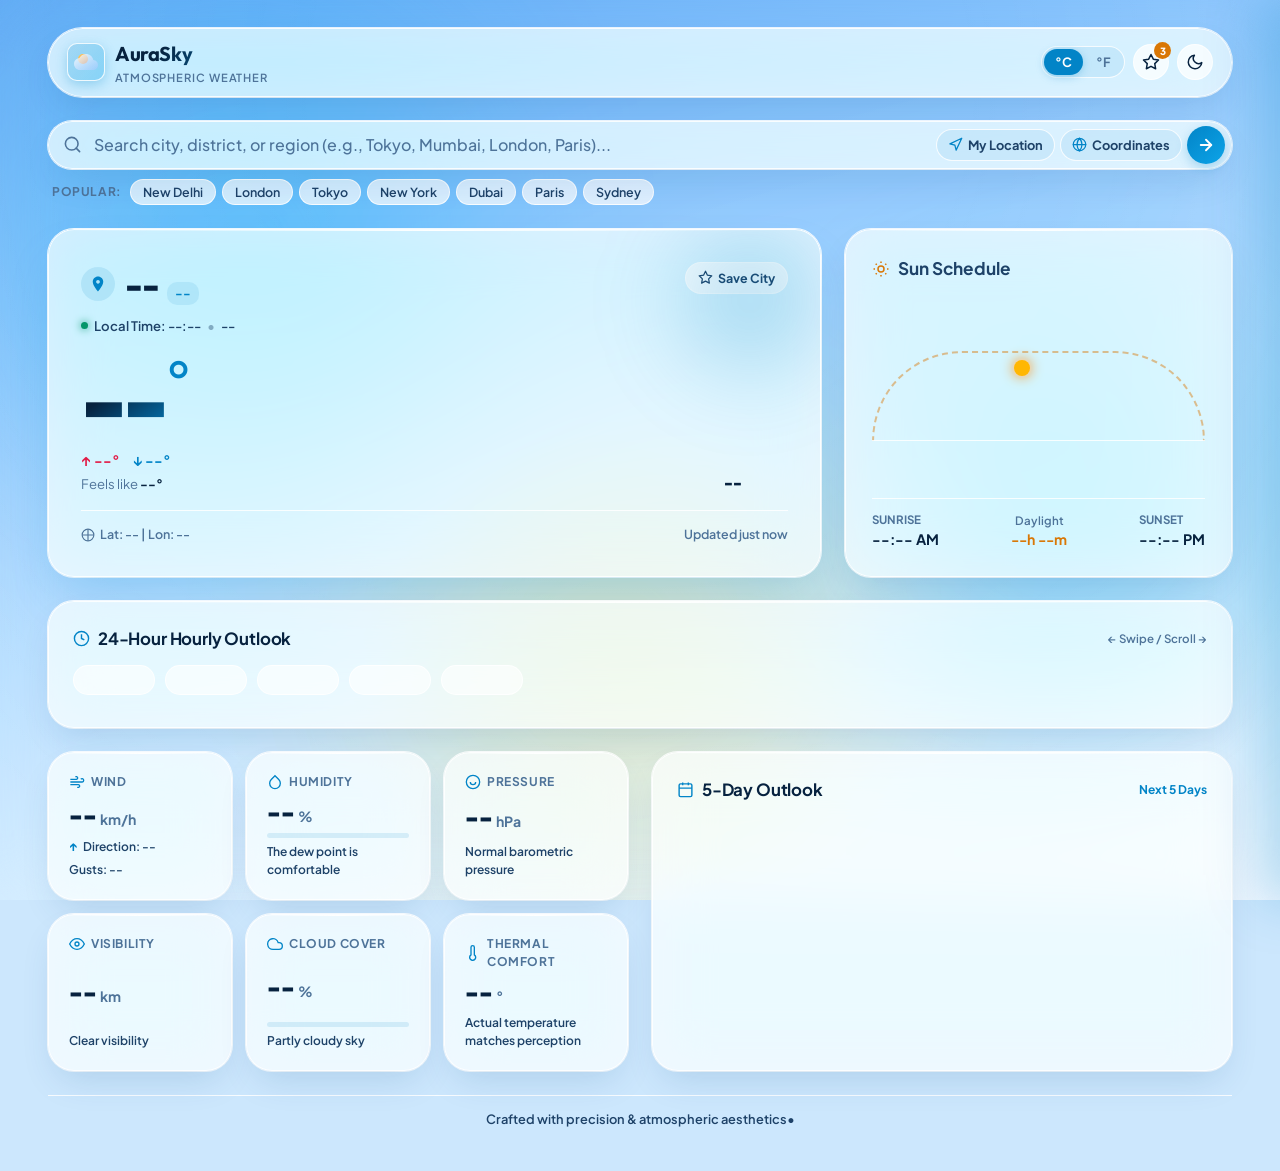
==== commit 04b37653: "Update index.html" ====
--- a/index.html
+++ b/index.html
@@ -494,7 +494,7 @@
 
         <!-- Footer -->
         <footer class="app-footer">
-            <p>Crafted with precision & atmospheric aesthetics • Live data powered by OpenWeatherMap API</p>
+            <p>Crafted with precision & atmospheric aesthetics•</p>
         </footer>
     </div>
 
--- a/weather.css
+++ b/weather.css
@@ -1,34 +1,31 @@
 /* ==========================================================================
-   AuraSky — Premium Sky Blue Atmospheric Weather Design System
-   Default: Luminous Sky Blue with Frosted Glassmorphism & Sky Blur
-   Theme Toggle: Dark Celestial Midnight Mode
+   AuraSky — Universal Responsive Weather Design System
+   Pixel-Perfect on Mobile Phones (320px+), Tablets, Laptops & Ultra-Wide Displays
+   Theme: Luminous Sky Blue (Default) | Celestial Midnight Dark Mode
    ========================================================================== */
 
 /* --------------------------------------------------------------------------
-   1. Design Tokens & Sky Blue Color Palette
+   1. Design Tokens (Sky Blue Default & Dark Theme)
    -------------------------------------------------------------------------- */
 :root, [data-theme="light"] {
     --font-main: 'Plus Jakarta Sans', -apple-system, BlinkMacSystemFont, 'Segoe UI', Roboto, sans-serif;
     --font-heading: 'Outfit', sans-serif;
 
-    /* Primary Default Theme: Luminous Sky Blue Atmosphere */
+    /* Sky Blue Theme Tokens */
     --bg-base: #cce7fd;
     --bg-gradient: linear-gradient(165deg, #5da8f5 0%, #85c2fc 25%, #b6deff 55%, #daf0ff 80%, #f0f8ff 100%);
     
-    /* Frosted Sky Glass */
     --bg-surface: rgba(255, 255, 255, 0.72);
     --bg-surface-hover: rgba(255, 255, 255, 0.9);
-    --bg-surface-elevated: rgba(255, 255, 255, 0.95);
+    --bg-surface-elevated: rgba(255, 255, 255, 0.96);
     --glass-border: rgba(255, 255, 255, 0.85);
     --glass-border-focus: rgba(14, 165, 233, 0.6);
     --glass-highlight: rgba(255, 255, 255, 0.98);
 
-    /* Text Contrast for Sky Blue Background */
     --text-primary: #07223f;
     --text-secondary: #1e4268;
     --text-muted: #4e7399;
 
-    /* Accent Colors */
     --accent-primary: #0284c7;
     --accent-primary-glow: rgba(2, 132, 199, 0.28);
     --accent-secondary: #0ea5e9;
@@ -37,7 +34,6 @@
     --accent-success: #059669;
     --accent-danger: #dc2626;
 
-    /* Dynamic Sky Blur Glowing Orbs */
     --orb-1-color: radial-gradient(circle, rgba(56, 189, 248, 0.7) 0%, rgba(56, 189, 248, 0) 70%);
     --orb-2-color: radial-gradient(circle, rgba(14, 165, 233, 0.55) 0%, rgba(14, 165, 233, 0) 70%);
     --orb-3-color: radial-gradient(circle, rgba(253, 224, 71, 0.4) 0%, rgba(253, 224, 71, 0) 70%);
@@ -46,10 +42,10 @@
     --shadow-hero: 0 24px 50px -12px rgba(2, 132, 199, 0.22), 0 0 0 1px rgba(255, 255, 255, 0.9);
     --shadow-glow: 0 0 25px rgba(2, 132, 199, 0.25);
 
-    --radius-sm: 12px;
-    --radius-md: 20px;
-    --radius-lg: 28px;
-    --radius-xl: 36px;
+    --radius-sm: 10px;
+    --radius-md: 18px;
+    --radius-lg: 26px;
+    --radius-xl: 34px;
     --radius-pill: 9999px;
 
     --transition-fast: 0.18s cubic-bezier(0.4, 0, 0.2, 1);
@@ -57,9 +53,6 @@
     --transition-spring: 0.45s cubic-bezier(0.175, 0.885, 0.32, 1.275);
 }
 
-/* --------------------------------------------------------------------------
-   Dark Celestial Midnight Theme (When user clicks toggle)
-   -------------------------------------------------------------------------- */
 [data-theme="dark"] {
     --bg-base: #060e1c;
     --bg-gradient: linear-gradient(165deg, #060e1c 0%, #0a1b33 35%, #0f2747 70%, #153258 100%);
@@ -90,7 +83,7 @@
 }
 
 /* --------------------------------------------------------------------------
-   2. Base Reset & Sky Canvas Setup
+   2. Global Reset & Box-Sizing
    -------------------------------------------------------------------------- */
 *, *::before, *::after {
     margin: 0;
@@ -103,6 +96,9 @@
 html {
     font-size: 16px;
     scroll-behavior: smooth;
+    width: 100%;
+    max-width: 100vw;
+    overflow-x: hidden;
 }
 
 body {
@@ -112,6 +108,8 @@
     background-attachment: fixed;
     color: var(--text-primary);
     min-height: 100vh;
+    width: 100%;
+    max-width: 100vw;
     overflow-x: hidden;
     position: relative;
     line-height: 1.5;
@@ -128,16 +126,16 @@
     cursor: pointer;
     border: none;
     background: none;
+    -webkit-tap-highlight-color: transparent;
+}
+
+input {
+    border: none;
     outline: none;
 }
 
-input {
-    outline: none;
-    border: none;
-}
-
 /* --------------------------------------------------------------------------
-   3. Dynamic Sky Blur & Ambient Cloud Orbs
+   3. Sky Blur Background Elements
    -------------------------------------------------------------------------- */
 .sky-background {
     position: fixed;
@@ -153,24 +151,24 @@
 .ambient-orb {
     position: absolute;
     border-radius: 50%;
-    filter: blur(85px);
+    filter: blur(80px);
     opacity: 0.9;
     will-change: transform;
     animation: floatOrb 22s infinite ease-in-out alternate;
 }
 
 .orb-1 {
-    width: 650px;
-    height: 650px;
-    top: -100px;
+    width: min(650px, 120vw);
+    height: min(650px, 120vw);
+    top: -80px;
     left: -80px;
     background: var(--orb-1-color);
     animation-duration: 25s;
 }
 
 .orb-2 {
-    width: 580px;
-    height: 580px;
+    width: min(580px, 110vw);
+    height: min(580px, 110vw);
     top: 25%;
     right: -80px;
     background: var(--orb-2-color);
@@ -179,10 +177,10 @@
 }
 
 .orb-3 {
-    width: 720px;
-    height: 720px;
-    bottom: -120px;
-    left: 25%;
+    width: min(720px, 130vw);
+    height: min(720px, 130vw);
+    bottom: -100px;
+    left: 20%;
     background: var(--orb-3-color);
     animation-duration: 28s;
     animation-delay: -10s;
@@ -191,8 +189,8 @@
 .sky-overlay {
     position: absolute;
     inset: 0;
-    backdrop-filter: blur(40px);
-    -webkit-backdrop-filter: blur(40px);
+    backdrop-filter: blur(30px);
+    -webkit-backdrop-filter: blur(30px);
     background: radial-gradient(circle at 50% 10%, transparent 30%, rgba(255, 255, 255, 0.15) 90%);
     opacity: 0.7;
 }
@@ -203,33 +201,36 @@
 
 @keyframes floatOrb {
     0% { transform: translate(0, 0) scale(1); }
-    50% { transform: translate(60px, 45px) scale(1.08); }
-    100% { transform: translate(-40px, 80px) scale(0.95); }
+    50% { transform: translate(40px, 30px) scale(1.06); }
+    100% { transform: translate(-30px, 50px) scale(0.96); }
 }
 
 /* --------------------------------------------------------------------------
-   4. Layout Wrapper & Frosted Glass Cards Core
+   4. App Container & Frosted Glass Cards
    -------------------------------------------------------------------------- */
 .app-wrapper {
     position: relative;
     z-index: 1;
+    width: 100%;
     max-width: 1240px;
     margin: 0 auto;
-    padding: 24px 24px 48px;
+    padding: clamp(14px, 3vw, 28px);
     display: flex;
     flex-direction: column;
-    gap: 24px;
+    gap: clamp(16px, 2.5vw, 24px);
+    min-width: 0;
 }
 
 .glass-card {
     background: var(--bg-surface);
-    backdrop-filter: blur(30px) saturate(190%);
-    -webkit-backdrop-filter: blur(30px) saturate(190%);
+    backdrop-filter: blur(28px) saturate(190%);
+    -webkit-backdrop-filter: blur(28px) saturate(190%);
     border: 1px solid var(--glass-border);
     border-radius: var(--radius-lg);
     box-shadow: var(--shadow-glass);
     position: relative;
     overflow: hidden;
+    min-width: 0;
     transition: transform var(--transition-normal), box-shadow var(--transition-normal), border-color var(--transition-normal);
 }
 
@@ -244,84 +245,81 @@
     pointer-events: none;
 }
 
-.glass-card:hover {
-    border-color: rgba(255, 255, 255, 0.95);
-    box-shadow: 0 20px 42px -10px rgba(14, 73, 133, 0.22);
-}
-
-[data-theme="dark"] .glass-card:hover {
-    border-color: rgba(255, 255, 255, 0.22);
-    box-shadow: var(--shadow-glass);
-}
-
 /* --------------------------------------------------------------------------
-   5. Modern Navbar Header
+   5. Navbar Header
    -------------------------------------------------------------------------- */
 .navbar-glass {
     display: flex;
     align-items: center;
     justify-content: space-between;
-    padding: 14px 22px;
+    padding: 10px 18px;
     background: var(--bg-surface);
     backdrop-filter: blur(28px) saturate(190%);
     -webkit-backdrop-filter: blur(28px) saturate(190%);
     border: 1px solid var(--glass-border);
     border-radius: var(--radius-pill);
     box-shadow: var(--shadow-glass);
+    gap: 10px;
+    min-width: 0;
 }
 
 .brand-group {
     display: flex;
     align-items: center;
-    gap: 12px;
+    gap: 10px;
+    min-width: 0;
 }
 
 .brand-icon {
-    width: 44px;
-    height: 44px;
+    width: 38px;
+    height: 38px;
     border-radius: var(--radius-sm);
     background: linear-gradient(135deg, rgba(2, 132, 199, 0.2), rgba(14, 165, 233, 0.35));
     border: 1px solid var(--glass-border);
     display: flex;
     align-items: center;
     justify-content: center;
-    box-shadow: 0 4px 14px var(--accent-primary-glow);
+    box-shadow: 0 4px 12px var(--accent-primary-glow);
+    flex-shrink: 0;
 }
 
 .brand-svg {
-    width: 28px;
-    height: 28px;
+    width: 24px;
+    height: 24px;
 }
 
 .brand-text {
     display: flex;
     flex-direction: column;
+    min-width: 0;
 }
 
 .brand-name {
     font-family: var(--font-heading);
-    font-size: 1.3rem;
+    font-size: clamp(1.05rem, 2.5vw, 1.25rem);
     font-weight: 700;
     letter-spacing: -0.02em;
     background: linear-gradient(120deg, var(--text-primary) 30%, var(--accent-primary));
     -webkit-background-clip: text;
     background-clip: text;
     color: transparent;
+    white-space: nowrap;
 }
 
 .brand-sub {
-    font-size: 0.72rem;
+    font-size: 0.7rem;
     font-weight: 600;
     color: var(--text-muted);
     text-transform: uppercase;
     letter-spacing: 0.08em;
-}
-
-/* Nav Controls */
+    white-space: nowrap;
+}
+
 .nav-controls {
     display: flex;
     align-items: center;
-    gap: 10px;
+    gap: 8px;
+    flex-shrink: 0;
 }
 
 .unit-toggle {
@@ -329,7 +327,7 @@
     background: rgba(2, 132, 199, 0.08);
     border: 1px solid var(--glass-border);
     border-radius: var(--radius-pill);
-    padding: 3px;
+    padding: 2px;
     gap: 2px;
 }
 
@@ -338,8 +336,8 @@
 }
 
 .unit-btn {
-    padding: 6px 14px;
-    font-size: 0.82rem;
+    padding: 5px 11px;
+    font-size: 0.8rem;
     font-weight: 700;
     border-radius: var(--radius-pill);
     color: var(--text-muted);
@@ -353,13 +351,13 @@
 }
 
 .icon-action-btn {
-    width: 40px;
-    height: 40px;
+    width: 36px;
+    height: 36px;
     border-radius: 50%;
     display: flex;
     align-items: center;
     justify-content: center;
-    background: rgba(255, 255, 255, 0.7);
+    background: rgba(255, 255, 255, 0.75);
     border: 1px solid var(--glass-border);
     color: var(--text-primary);
     position: relative;
@@ -374,52 +372,42 @@
     background: var(--bg-surface-hover);
     transform: translateY(-2px);
     border-color: var(--accent-primary);
-    box-shadow: 0 4px 14px var(--accent-primary-glow);
 }
 
 .icon-action-btn svg {
-    width: 19px;
-    height: 19px;
+    width: 18px;
+    height: 18px;
 }
 
 .fav-count-badge {
     position: absolute;
-    top: -4px;
-    right: -4px;
+    top: -3px;
+    right: -3px;
     background: var(--accent-warm);
     color: #fff;
-    font-size: 0.65rem;
+    font-size: 0.62rem;
     font-weight: 800;
-    width: 18px;
-    height: 18px;
+    width: 17px;
+    height: 17px;
     border-radius: 50%;
     display: flex;
     align-items: center;
     justify-content: center;
-    box-shadow: 0 2px 6px rgba(0,0,0,0.25);
-}
-
-/* Theme Toggle States */
-[data-theme="light"] .sun-icon {
-    display: none;
-}
-[data-theme="light"] .moon-icon {
-    display: block;
-}
-[data-theme="dark"] .sun-icon {
-    display: block;
-}
-[data-theme="dark"] .moon-icon {
-    display: none;
-}
+}
+
+[data-theme="light"] .sun-icon { display: none; }
+[data-theme="light"] .moon-icon { display: block; }
+[data-theme="dark"] .sun-icon { display: block; }
+[data-theme="dark"] .moon-icon { display: none; }
 
 /* --------------------------------------------------------------------------
-   6. Search Hub & Popular Chips
+   6. Search Hub & Responsive Chips
    -------------------------------------------------------------------------- */
 .search-hub {
     display: flex;
     flex-direction: column;
-    gap: 12px;
+    gap: 10px;
+    width: 100%;
 }
 
 .search-bar-glass {
@@ -430,9 +418,11 @@
     -webkit-backdrop-filter: blur(28px) saturate(190%);
     border: 1px solid var(--glass-border);
     border-radius: var(--radius-pill);
-    padding: 6px 8px 6px 18px;
+    padding: 4px 6px 4px 14px;
     box-shadow: var(--shadow-glass);
     transition: all var(--transition-normal);
+    width: 100%;
+    min-width: 0;
 }
 
 .search-bar-glass:focus-within {
@@ -444,37 +434,30 @@
     display: flex;
     align-items: center;
     color: var(--text-muted);
-    margin-right: 12px;
+    margin-right: 8px;
+    flex-shrink: 0;
 }
 
 .search-prefix-icon svg {
-    width: 20px;
-    height: 20px;
+    width: 19px;
+    height: 19px;
 }
 
 .search-bar-glass input {
     flex: 1;
     background: transparent;
-    border: none;
-    outline: none;
-    box-shadow: none;
+    border: none !important;
+    outline: none !important;
+    box-shadow: none !important;
     -webkit-appearance: none;
     appearance: none;
-    font-size: 1rem;
+    font-size: clamp(0.88rem, 2.5vw, 1rem);
     font-weight: 500;
     color: var(--text-primary);
-    min-width: 120px;
+    min-width: 0;
     padding: 8px 4px;
 }
 
-.search-bar-glass input:focus,
-.search-bar-glass input:focus-visible,
-.search-bar-glass input:active {
-    outline: none !important;
-    border: none !important;
-    box-shadow: none !important;
-}
-
 .search-bar-glass input::placeholder {
     color: var(--text-muted);
 }
@@ -482,33 +465,28 @@
 .search-actions-inline {
     display: flex;
     align-items: center;
-    gap: 6px;
+    gap: 5px;
+    flex-shrink: 0;
 }
 
 .btn-clear-search {
-    width: 28px;
-    height: 28px;
+    width: 26px;
+    height: 26px;
     border-radius: 50%;
     color: var(--text-muted);
-    font-size: 0.85rem;
+    font-size: 0.8rem;
     display: flex;
     align-items: center;
     justify-content: center;
-    transition: all var(--transition-fast);
-}
-
-.btn-clear-search:hover {
-    color: var(--text-primary);
-    background: rgba(0, 0, 0, 0.08);
 }
 
 .btn-action-pill {
     display: flex;
     align-items: center;
-    gap: 6px;
-    padding: 8px 14px;
+    gap: 5px;
+    padding: 7px 11px;
     border-radius: var(--radius-pill);
-    font-size: 0.82rem;
+    font-size: 0.8rem;
     font-weight: 700;
     background: rgba(2, 132, 199, 0.08);
     border: 1px solid var(--glass-border);
@@ -520,47 +498,46 @@
 .btn-action-pill:hover {
     background: var(--bg-surface-hover);
     color: var(--accent-primary);
-    border-color: var(--accent-primary);
-    transform: translateY(-1px);
 }
 
 .btn-action-pill svg {
     width: 15px;
     height: 15px;
     color: var(--accent-primary);
+    flex-shrink: 0;
 }
 
 .btn-submit-search {
-    width: 44px;
-    height: 44px;
+    width: 38px;
+    height: 38px;
     border-radius: 50%;
     background: linear-gradient(135deg, var(--accent-primary), var(--accent-secondary));
     color: #fff;
     display: flex;
     align-items: center;
     justify-content: center;
-    box-shadow: 0 4px 14px var(--accent-primary-glow);
+    box-shadow: 0 4px 12px var(--accent-primary-glow);
     transition: all var(--transition-spring);
+    flex-shrink: 0;
 }
 
 .btn-submit-search:hover {
-    transform: scale(1.08) rotate(4deg);
-    box-shadow: 0 6px 20px var(--accent-primary-glow);
+    transform: scale(1.06);
 }
 
 .btn-submit-search svg {
-    width: 20px;
-    height: 20px;
-}
-
-/* Popular City Chips */
+    width: 18px;
+    height: 18px;
+}
+
 .popular-chips-wrap {
     display: flex;
     align-items: center;
-    gap: 10px;
-    padding: 0 8px;
+    gap: 8px;
+    padding: 0 4px;
     overflow-x: auto;
     scrollbar-width: none;
+    -webkit-overflow-scrolling: touch;
 }
 
 .popular-chips-wrap::-webkit-scrollbar {
@@ -568,25 +545,27 @@
 }
 
 .chips-label {
-    font-size: 0.78rem;
+    font-size: 0.75rem;
     font-weight: 700;
     color: var(--text-muted);
     text-transform: uppercase;
     letter-spacing: 0.05em;
     white-space: nowrap;
+    flex-shrink: 0;
 }
 
 .chips-scroll {
     display: flex;
-    gap: 8px;
+    gap: 6px;
+    flex-shrink: 0;
 }
 
 .city-chip {
-    padding: 5px 14px;
+    padding: 4px 12px;
     border-radius: var(--radius-pill);
     background: rgba(255, 255, 255, 0.7);
     border: 1px solid var(--glass-border);
-    font-size: 0.8rem;
+    font-size: 0.78rem;
     font-weight: 600;
     color: var(--text-secondary);
     white-space: nowrap;
@@ -600,9 +579,6 @@
 .city-chip:hover {
     background: var(--accent-primary);
     color: #fff;
-    border-color: var(--accent-primary);
-    transform: translateY(-1px);
-    box-shadow: 0 2px 8px var(--accent-primary-glow);
 }
 
 /* --------------------------------------------------------------------------
@@ -612,35 +588,27 @@
     display: flex;
     align-items: center;
     justify-content: center;
-    gap: 12px;
-    padding: 16px;
+    gap: 10px;
+    padding: 14px;
     background: var(--bg-surface);
     backdrop-filter: blur(20px);
     border: 1px solid var(--glass-border);
     border-radius: var(--radius-md);
-    font-size: 0.9rem;
+    font-size: 0.88rem;
     font-weight: 600;
     color: var(--text-secondary);
-    animation: fadeIn 0.3s ease;
 }
 
 .pulse-loader {
-    width: 20px;
-    height: 20px;
+    width: 18px;
+    height: 18px;
     border-radius: 50%;
     border: 2px solid var(--accent-primary-glow);
     border-top-color: var(--accent-primary);
     animation: spin 0.8s linear infinite;
 }
 
-@keyframes spin {
-    to { transform: rotate(360deg); }
-}
-
-@keyframes fadeIn {
-    from { opacity: 0; transform: translateY(-6px); }
-    to { opacity: 1; transform: translateY(0); }
-}
+@keyframes spin { to { transform: rotate(360deg); } }
 
 /* --------------------------------------------------------------------------
    8. Main Weather Dashboard Layout
@@ -648,22 +616,25 @@
 .weather-dashboard {
     display: flex;
     flex-direction: column;
-    gap: 24px;
+    gap: clamp(16px, 2.5vw, 24px);
+    width: 100%;
+    min-width: 0;
 }
 
 .dashboard-hero-row {
     display: grid;
     grid-template-columns: 2fr 1fr;
-    gap: 24px;
+    gap: clamp(16px, 2.5vw, 24px);
+    width: 100%;
 }
 
 /* Hero Weather Card */
 .hero-weather-card {
-    padding: 32px 36px;
+    padding: clamp(20px, 3.5vw, 32px);
     display: flex;
     flex-direction: column;
     justify-content: space-between;
-    min-height: 330px;
+    min-height: 290px;
     box-shadow: var(--shadow-hero);
     position: relative;
 }
@@ -684,18 +655,19 @@
     display: flex;
     align-items: flex-start;
     justify-content: space-between;
-    gap: 16px;
+    gap: 12px;
 }
 
 .location-badge {
     display: flex;
     align-items: center;
-    gap: 12px;
+    gap: 10px;
+    min-width: 0;
 }
 
 .location-pin-icon {
-    width: 38px;
-    height: 38px;
+    width: 34px;
+    height: 34px;
     border-radius: 50%;
     background: rgba(2, 132, 199, 0.12);
     display: flex;
@@ -706,29 +678,31 @@
 }
 
 .location-pin-icon svg {
-    width: 20px;
-    height: 20px;
+    width: 18px;
+    height: 18px;
 }
 
 .location-texts {
     display: flex;
     align-items: baseline;
-    gap: 10px;
+    gap: 8px;
     flex-wrap: wrap;
+    min-width: 0;
 }
 
 .city-title {
     font-family: var(--font-heading);
-    font-size: clamp(1.8rem, 3.5vw, 2.6rem);
+    font-size: clamp(1.4rem, 4vw, 2.4rem);
     font-weight: 700;
     line-height: 1.15;
     letter-spacing: -0.02em;
+    word-break: break-word;
 }
 
 .country-tag {
-    font-size: 0.88rem;
-    font-weight: 700;
-    padding: 3px 9px;
+    font-size: 0.8rem;
+    font-weight: 700;
+    padding: 2px 8px;
     background: rgba(2, 132, 199, 0.1);
     border-radius: var(--radius-sm);
     color: var(--accent-primary);
@@ -737,25 +711,20 @@
 .btn-hero-favorite {
     display: flex;
     align-items: center;
-    gap: 6px;
-    padding: 8px 14px;
+    gap: 5px;
+    padding: 7px 12px;
     border-radius: var(--radius-pill);
     background: rgba(255, 255, 255, 0.7);
     border: 1px solid var(--glass-border);
-    font-size: 0.82rem;
+    font-size: 0.78rem;
     font-weight: 700;
     color: var(--text-secondary);
     transition: all var(--transition-fast);
+    flex-shrink: 0;
 }
 
 [data-theme="dark"] .btn-hero-favorite {
     background: rgba(255, 255, 255, 0.07);
-}
-
-.btn-hero-favorite:hover {
-    background: var(--bg-surface-hover);
-    color: var(--accent-warm);
-    border-color: var(--accent-warm);
 }
 
 .btn-hero-favorite.is-favorite {
@@ -769,26 +738,27 @@
 }
 
 .star-icon {
-    width: 16px;
-    height: 16px;
+    width: 15px;
+    height: 15px;
 }
 
 .hero-time-badge {
     display: flex;
     align-items: center;
-    gap: 8px;
-    font-size: 0.86rem;
+    gap: 6px;
+    font-size: 0.82rem;
     font-weight: 600;
     color: var(--text-secondary);
-    margin: 12px 0 20px;
+    margin: 10px 0 16px;
+    flex-wrap: wrap;
 }
 
 .live-pulse {
-    width: 8px;
-    height: 8px;
+    width: 7px;
+    height: 7px;
     border-radius: 50%;
     background: var(--accent-success);
-    box-shadow: 0 0 10px var(--accent-success);
+    box-shadow: 0 0 8px var(--accent-success);
     animation: livePulse 2s infinite ease-in-out;
 }
 
@@ -797,17 +767,15 @@
     50% { transform: scale(1.4); opacity: 0.5; }
 }
 
-.time-sep {
-    opacity: 0.4;
-}
-
-/* Center Temperature & Artwork */
+.time-sep { opacity: 0.4; }
+
 .hero-center-content {
     display: flex;
     align-items: center;
     justify-content: space-between;
     margin: auto 0;
-    gap: 20px;
+    gap: 16px;
+    min-width: 0;
 }
 
 .temp-readout-wrap {
@@ -823,7 +791,7 @@
 
 .temp-number {
     font-family: var(--font-heading);
-    font-size: clamp(4.5rem, 9vw, 6.8rem);
+    font-size: clamp(3.8rem, 11vw, 6.2rem);
     font-weight: 800;
     letter-spacing: -0.04em;
     background: linear-gradient(145deg, var(--text-primary) 40%, var(--accent-primary));
@@ -833,36 +801,31 @@
 }
 
 .temp-deg-symbol {
-    font-size: clamp(2.5rem, 5vw, 3.8rem);
+    font-size: clamp(2.2rem, 5vw, 3.4rem);
     font-weight: 500;
     color: var(--accent-primary);
-    margin-top: 4px;
+    margin-top: 2px;
 }
 
 .temp-meta-badges {
     display: flex;
     flex-direction: column;
-    gap: 4px;
-    margin-top: 8px;
+    gap: 3px;
+    margin-top: 6px;
 }
 
 .high-low-badge {
     display: flex;
-    gap: 14px;
-    font-size: 0.95rem;
-    font-weight: 700;
-}
-
-.hl-high {
-    color: #e11d48;
-}
-
-.hl-low {
-    color: #0284c7;
-}
+    gap: 12px;
+    font-size: 0.9rem;
+    font-weight: 700;
+}
+
+.hl-high { color: #e11d48; }
+.hl-low { color: #0284c7; }
 
 .feels-like-text {
-    font-size: 0.88rem;
+    font-size: 0.82rem;
     color: var(--text-muted);
 }
 
@@ -875,17 +838,18 @@
     display: flex;
     flex-direction: column;
     align-items: center;
-    gap: 8px;
+    gap: 6px;
     text-align: center;
+    flex-shrink: 0;
 }
 
 .weather-icon-illustration {
-    width: 120px;
-    height: 120px;
+    width: clamp(75px, 12vw, 110px);
+    height: clamp(75px, 12vw, 110px);
     display: flex;
     align-items: center;
     justify-content: center;
-    filter: drop-shadow(0 10px 20px rgba(2, 132, 199, 0.25));
+    filter: drop-shadow(0 8px 18px rgba(2, 132, 199, 0.25));
     animation: gentleFloat 4s ease-in-out infinite alternate;
 }
 
@@ -896,49 +860,51 @@
 
 @keyframes gentleFloat {
     0% { transform: translateY(0); }
-    100% { transform: translateY(-8px); }
+    100% { transform: translateY(-6px); }
 }
 
 .weather-condition-text {
     font-family: var(--font-heading);
-    font-size: 1.25rem;
+    font-size: clamp(1rem, 2.5vw, 1.2rem);
     font-weight: 700;
     color: var(--text-primary);
     text-transform: capitalize;
-    letter-spacing: -0.01em;
 }
 
 .hero-footer-bar {
     display: flex;
     align-items: center;
     justify-content: space-between;
-    padding-top: 18px;
+    padding-top: 14px;
     border-top: 1px solid var(--glass-border);
-    margin-top: 18px;
-    font-size: 0.8rem;
+    margin-top: 14px;
+    font-size: 0.78rem;
     font-weight: 600;
     color: var(--text-muted);
+    flex-wrap: wrap;
+    gap: 8px;
 }
 
 .geo-telemetry {
     display: flex;
     align-items: center;
-    gap: 6px;
+    gap: 5px;
 }
 
 /* Sun Cycle Card */
 .sun-cycle-card {
-    padding: 26px 28px;
+    padding: clamp(18px, 3vw, 26px);
     display: flex;
     flex-direction: column;
     justify-content: space-between;
+    min-height: 250px;
 }
 
 .card-header-mini {
     display: flex;
     align-items: center;
     gap: 8px;
-    font-size: 0.95rem;
+    font-size: 0.92rem;
     font-weight: 700;
     color: var(--text-secondary);
 }
@@ -952,8 +918,8 @@
 .sun-arc-container {
     position: relative;
     width: 100%;
-    height: 110px;
-    margin: 20px 0 10px;
+    height: 95px;
+    margin: 14px 0 6px;
     display: flex;
     align-items: flex-end;
     justify-content: center;
@@ -961,21 +927,20 @@
 
 .sun-arc-curve {
     width: 100%;
-    height: 100px;
+    height: 90px;
     border: 2px dashed rgba(217, 119, 6, 0.45);
     border-bottom: none;
     border-radius: 120px 120px 0 0;
     position: relative;
-    box-shadow: inset 0 10px 20px rgba(251, 191, 36, 0.1);
 }
 
 .sun-tracker-dot {
     position: absolute;
-    width: 18px;
-    height: 18px;
+    width: 16px;
+    height: 16px;
     border-radius: 50%;
     background: #ffb703;
-    box-shadow: 0 0 16px #fb8500, 0 0 4px #fff;
+    box-shadow: 0 0 14px #fb8500, 0 0 3px #fff;
     top: 15px;
     left: 45%;
     transform: translate(-50%, -50%);
@@ -995,8 +960,9 @@
     display: flex;
     align-items: center;
     justify-content: space-between;
-    padding-top: 14px;
+    padding-top: 12px;
     border-top: 1px solid var(--glass-border);
+    gap: 8px;
 }
 
 .sun-col {
@@ -1005,21 +971,21 @@
 }
 
 .sun-label {
-    font-size: 0.75rem;
+    font-size: 0.72rem;
     color: var(--text-muted);
     text-transform: uppercase;
     font-weight: 700;
 }
 
 .sun-time {
-    font-size: 0.95rem;
+    font-size: 0.9rem;
     font-weight: 700;
     color: var(--text-primary);
 }
 
 .daylight-duration {
     text-align: center;
-    font-size: 0.75rem;
+    font-size: 0.72rem;
     font-weight: 600;
     color: var(--text-muted);
 }
@@ -1027,21 +993,23 @@
 .daylight-duration strong {
     display: block;
     color: var(--accent-warm);
-    font-size: 0.92rem;
+    font-size: 0.88rem;
 }
 
 /* --------------------------------------------------------------------------
-   9. Hourly 24h Forecast Strip
+   9. Hourly 24h Forecast Strip (Touch Scrollable)
    -------------------------------------------------------------------------- */
 .hourly-forecast-section {
-    padding: 24px 28px;
+    padding: clamp(16px, 2.5vw, 24px);
+    width: 100%;
 }
 
 .section-title-row {
     display: flex;
     align-items: center;
     justify-content: space-between;
-    margin-bottom: 18px;
+    margin-bottom: 14px;
+    gap: 8px;
 }
 
 .title-with-icon {
@@ -1051,35 +1019,39 @@
 }
 
 .title-with-icon svg {
-    width: 18px;
-    height: 18px;
+    width: 17px;
+    height: 17px;
     color: var(--accent-primary);
+    flex-shrink: 0;
 }
 
 .title-with-icon h3 {
-    font-size: 1.05rem;
+    font-size: clamp(0.95rem, 2vw, 1.05rem);
     font-weight: 700;
     letter-spacing: -0.01em;
 }
 
 .swipe-hint {
-    font-size: 0.75rem;
+    font-size: 0.72rem;
     color: var(--text-muted);
     font-weight: 600;
+    white-space: nowrap;
 }
 
 .hourly-strip-scroll {
     display: flex;
-    gap: 14px;
+    gap: 10px;
     overflow-x: auto;
     padding-bottom: 8px;
     scroll-behavior: smooth;
+    scroll-snap-type: x mandatory;
+    -webkit-overflow-scrolling: touch;
     scrollbar-width: thin;
     scrollbar-color: var(--glass-border) transparent;
 }
 
 .hourly-strip-scroll::-webkit-scrollbar {
-    height: 5px;
+    height: 4px;
 }
 
 .hourly-strip-scroll::-webkit-scrollbar-thumb {
@@ -1088,46 +1060,40 @@
 }
 
 .hourly-card {
-    min-width: 95px;
-    padding: 16px 12px;
+    min-width: 82px;
+    padding: 14px 10px;
     border-radius: var(--radius-md);
     background: rgba(255, 255, 255, 0.6);
     border: 1px solid var(--glass-border);
     display: flex;
     flex-direction: column;
     align-items: center;
-    gap: 10px;
+    gap: 8px;
     text-align: center;
     flex-shrink: 0;
+    scroll-snap-align: start;
     transition: all var(--transition-fast);
 }
 
 [data-theme="dark"] .hourly-card {
     background: rgba(255, 255, 255, 0.05);
-}
-
-.hourly-card:hover {
-    background: var(--bg-surface-hover);
-    transform: translateY(-4px);
-    border-color: var(--accent-primary);
-    box-shadow: 0 6px 16px var(--accent-primary-glow);
 }
 
 .hourly-card.active-now {
     background: linear-gradient(180deg, rgba(2, 132, 199, 0.16) 0%, rgba(2, 132, 199, 0.05) 100%);
     border-color: var(--accent-primary);
-    box-shadow: 0 0 15px var(--accent-primary-glow);
+    box-shadow: 0 0 12px var(--accent-primary-glow);
 }
 
 .hourly-time {
-    font-size: 0.82rem;
+    font-size: 0.78rem;
     font-weight: 700;
     color: var(--text-secondary);
 }
 
 .hourly-icon {
-    width: 38px;
-    height: 38px;
+    width: 32px;
+    height: 32px;
 }
 
 .hourly-icon svg {
@@ -1137,59 +1103,47 @@
 
 .hourly-temp {
     font-family: var(--font-heading);
-    font-size: 1.15rem;
+    font-size: 1.05rem;
     font-weight: 700;
     color: var(--text-primary);
 }
 
 .hourly-precip {
-    font-size: 0.72rem;
+    font-size: 0.7rem;
     font-weight: 700;
     color: var(--accent-primary);
-    display: flex;
-    align-items: center;
-    gap: 2px;
-}
-
-.skeleton {
-    background: linear-gradient(90deg, rgba(255,255,255,0.2) 25%, rgba(255,255,255,0.4) 50%, rgba(255,255,255,0.2) 75%);
-    background-size: 200% 100%;
-    animation: shimmer 1.5s infinite;
-}
-
-@keyframes shimmer {
-    0% { background-position: -200% 0; }
-    100% { background-position: 200% 0; }
 }
 
 /* --------------------------------------------------------------------------
-   10. Split Row: Bento Grid + 5-Day Forecast
+   10. Split Row: Bento Grid + 5-Day Outlook
    -------------------------------------------------------------------------- */
 .dashboard-split-row {
     display: grid;
-    grid-template-columns: 1.6fr 1.4fr;
-    gap: 24px;
+    grid-template-columns: 1.5fr 1.5fr;
+    gap: clamp(16px, 2.5vw, 24px);
+    width: 100%;
 }
 
 /* Bento Grid */
 .bento-grid {
     display: grid;
     grid-template-columns: repeat(3, 1fr);
-    gap: 18px;
+    gap: 14px;
+    width: 100%;
 }
 
 .bento-card {
-    padding: 22px;
+    padding: clamp(14px, 2vw, 20px);
     display: flex;
     flex-direction: column;
     justify-content: space-between;
-    min-height: 160px;
+    min-height: 145px;
 }
 
 .bento-head {
     display: flex;
     align-items: center;
-    gap: 8px;
+    gap: 6px;
 }
 
 .bento-icon {
@@ -1199,12 +1153,12 @@
 }
 
 .bento-icon svg {
-    width: 18px;
-    height: 18px;
+    width: 16px;
+    height: 16px;
 }
 
 .bento-title {
-    font-size: 0.8rem;
+    font-size: 0.75rem;
     font-weight: 700;
     color: var(--text-muted);
     text-transform: uppercase;
@@ -1214,36 +1168,36 @@
 .bento-main-stat {
     display: flex;
     align-items: baseline;
-    gap: 4px;
-    margin: 8px 0;
+    gap: 3px;
+    margin: 6px 0;
 }
 
 .stat-number {
     font-family: var(--font-heading);
-    font-size: 2rem;
+    font-size: clamp(1.5rem, 3vw, 1.85rem);
     font-weight: 700;
     color: var(--text-primary);
     line-height: 1;
 }
 
 .stat-unit {
-    font-size: 0.95rem;
+    font-size: 0.88rem;
     font-weight: 700;
     color: var(--text-muted);
 }
 
 .bento-sub-info {
-    font-size: 0.78rem;
+    font-size: 0.75rem;
     font-weight: 600;
     color: var(--text-secondary);
     display: flex;
     flex-direction: column;
-    gap: 6px;
+    gap: 5px;
 }
 
 .progress-bar-wrap {
     width: 100%;
-    height: 6px;
+    height: 5px;
     background: rgba(2, 132, 199, 0.12);
     border-radius: var(--radius-pill);
     overflow: hidden;
@@ -1267,27 +1221,27 @@
 .compass-inline {
     display: flex;
     align-items: center;
-    gap: 6px;
+    gap: 5px;
 }
 
 .compass-needle {
     display: inline-block;
     font-weight: 800;
     color: var(--accent-primary);
-    transition: transform 0.6s ease;
 }
 
 /* --------------------------------------------------------------------------
-   11. Enhanced 5-Day Outlook (Weather Description + Temperature + Range Bar)
+   11. Universal 5-Day Extended Forecast Card
    -------------------------------------------------------------------------- */
 .fiveday-forecast-card {
-    padding: 24px 28px;
+    padding: clamp(16px, 2.5vw, 24px);
     display: flex;
     flex-direction: column;
+    width: 100%;
 }
 
 .days-count {
-    font-size: 0.78rem;
+    font-size: 0.75rem;
     font-weight: 700;
     color: var(--accent-primary);
 }
@@ -1295,48 +1249,44 @@
 .fiveday-list {
     display: flex;
     flex-direction: column;
-    gap: 12px;
-    margin-top: 14px;
+    gap: 10px;
+    margin-top: 10px;
+    width: 100%;
 }
 
 .fiveday-item {
     display: grid;
-    grid-template-columns: 140px 42px 1fr;
-    align-items: center;
-    gap: 14px;
-    padding: 12px 14px;
+    grid-template-columns: 140px 36px 1fr;
+    align-items: center;
+    gap: 12px;
+    padding: 10px 12px;
     border-radius: var(--radius-md);
     background: rgba(255, 255, 255, 0.55);
     border: 1px solid var(--glass-border);
     transition: all var(--transition-fast);
+    width: 100%;
+    min-width: 0;
 }
 
 [data-theme="dark"] .fiveday-item {
     background: rgba(255, 255, 255, 0.05);
 }
 
-.fiveday-item:hover {
-    background: var(--bg-surface-hover);
-    transform: translateX(3px);
-    border-color: var(--accent-primary);
-}
-
-/* Column 1: Day Name, Date & Weather Condition Description */
 .fiveday-col-meta {
     display: flex;
     flex-direction: column;
-    gap: 3px;
+    gap: 2px;
     min-width: 0;
 }
 
 .fiveday-day-row {
     display: flex;
     align-items: baseline;
-    gap: 6px;
+    gap: 5px;
 }
 
 .fiveday-day {
-    font-size: 0.95rem;
+    font-size: 0.9rem;
     font-weight: 700;
     color: var(--text-primary);
 }
@@ -1346,7 +1296,7 @@
 }
 
 .fiveday-date {
-    font-size: 0.76rem;
+    font-size: 0.74rem;
     color: var(--text-muted);
     font-weight: 600;
 }
@@ -1355,6 +1305,7 @@
     display: flex;
     align-items: center;
     gap: 5px;
+    min-width: 0;
 }
 
 .condition-dot {
@@ -1366,7 +1317,7 @@
 }
 
 .condition-name {
-    font-size: 0.78rem;
+    font-size: 0.76rem;
     font-weight: 600;
     color: var(--text-secondary);
     white-space: nowrap;
@@ -1374,16 +1325,16 @@
     text-overflow: ellipsis;
 }
 
-/* Column 2: Weather Illustration */
 .fiveday-col-weather {
     display: flex;
     align-items: center;
     justify-content: center;
+    flex-shrink: 0;
 }
 
 .fiveday-icon {
-    width: 36px;
-    height: 36px;
+    width: 32px;
+    height: 32px;
     display: flex;
     align-items: center;
     justify-content: center;
@@ -1394,23 +1345,23 @@
     height: 100%;
 }
 
-/* Column 3: Low Temp, Progress Bar, High Temp */
 .fiveday-col-temp {
     display: grid;
-    grid-template-columns: 36px 1fr 36px;
-    align-items: center;
-    gap: 10px;
+    grid-template-columns: 32px 1fr 32px;
+    align-items: center;
+    gap: 8px;
+    min-width: 0;
 }
 
 .fiveday-temp-low {
-    font-size: 0.88rem;
+    font-size: 0.85rem;
     font-weight: 700;
     color: var(--text-muted);
     text-align: right;
 }
 
 .fiveday-temp-high {
-    font-size: 0.92rem;
+    font-size: 0.9rem;
     font-weight: 800;
     color: var(--text-primary);
     text-align: left;
@@ -1418,7 +1369,7 @@
 
 .temp-bar-track {
     position: relative;
-    height: 6px;
+    height: 5px;
     background: rgba(2, 132, 199, 0.15);
     border-radius: var(--radius-pill);
     overflow: hidden;
@@ -1443,15 +1394,13 @@
     border: none;
     background: transparent;
     padding: 0;
-    max-width: 100vw;
-    max-height: 100vh;
     width: 100vw;
     height: 100vh;
     display: flex;
     align-items: center;
     justify-content: center;
-    backdrop-filter: blur(16px);
-    -webkit-backdrop-filter: blur(16px);
+    backdrop-filter: blur(14px);
+    -webkit-backdrop-filter: blur(14px);
     background: rgba(7, 34, 63, 0.4);
     opacity: 0;
     pointer-events: none;
@@ -1469,120 +1418,97 @@
     backdrop-filter: blur(36px) saturate(190%);
     border: 1px solid var(--glass-border);
     border-radius: var(--radius-xl);
-    width: 90%;
-    max-width: 540px;
-    padding: 32px;
-    box-shadow: 0 30px 60px -15px rgba(2, 132, 199, 0.35), 0 0 0 1px var(--glass-border);
-    transform: scale(0.95);
-    transition: transform var(--transition-spring);
-}
-
-.custom-modal-backdrop[open] .glass-modal-content {
-    transform: scale(1);
+    width: 92%;
+    max-width: 520px;
+    padding: clamp(20px, 4vw, 32px);
+    box-shadow: 0 30px 60px -15px rgba(2, 132, 199, 0.35);
+    max-height: 90vh;
+    overflow-y: auto;
 }
 
 .modal-header {
     display: flex;
     align-items: flex-start;
     justify-content: space-between;
-    margin-bottom: 24px;
+    margin-bottom: 20px;
 }
 
 .modal-title-wrap {
     display: flex;
-    gap: 12px;
+    gap: 10px;
 }
 
 .modal-icon-badge {
-    font-size: 1.5rem;
+    font-size: 1.4rem;
 }
 
 .modal-header h2 {
     font-family: var(--font-heading);
-    font-size: 1.35rem;
-    font-weight: 700;
-    letter-spacing: -0.01em;
+    font-size: 1.25rem;
+    font-weight: 700;
 }
 
 .modal-subtitle {
-    font-size: 0.85rem;
-    color: var(--text-muted);
-    margin-top: 2px;
+    font-size: 0.8rem;
+    color: var(--text-muted);
 }
 
 .modal-close-btn {
-    width: 32px;
-    height: 32px;
+    width: 30px;
+    height: 30px;
     border-radius: 50%;
     color: var(--text-muted);
     display: flex;
     align-items: center;
     justify-content: center;
     font-size: 1rem;
-    transition: all var(--transition-fast);
-}
-
-.modal-close-btn:hover {
-    background: rgba(0, 0, 0, 0.08);
-    color: var(--text-primary);
 }
 
 .coord-input-row {
     display: grid;
     grid-template-columns: 1fr 1fr;
-    gap: 16px;
-    margin-bottom: 20px;
+    gap: 12px;
+    margin-bottom: 18px;
 }
 
 .input-field-group {
     display: flex;
     flex-direction: column;
-    gap: 6px;
+    gap: 5px;
 }
 
 .input-field-group label {
-    font-size: 0.8rem;
+    font-size: 0.78rem;
     font-weight: 700;
     color: var(--text-secondary);
 }
 
 .input-field-group input {
-    padding: 12px 16px;
+    padding: 10px 14px;
     background: rgba(2, 132, 199, 0.06);
     border: 1px solid var(--glass-border);
     border-radius: var(--radius-sm);
     color: var(--text-primary);
-    font-size: 0.95rem;
+    font-size: 0.92rem;
     font-weight: 600;
-    outline: none;
-    transition: border-color var(--transition-fast);
-}
-
-[data-theme="dark"] .input-field-group input {
-    background: rgba(0, 0, 0, 0.25);
-}
-
-.input-field-group input:focus {
-    border-color: var(--accent-primary);
-    box-shadow: 0 0 0 2px var(--accent-primary-glow);
 }
 
 .helper-text {
-    font-size: 0.72rem;
+    font-size: 0.7rem;
     color: var(--text-muted);
 }
 
 .coord-presets-section {
-    margin-bottom: 26px;
+    margin-bottom: 22px;
 }
 
 .presets-label {
-    font-size: 0.78rem;
+    font-size: 0.75rem;
     font-weight: 700;
     color: var(--text-muted);
     text-transform: uppercase;
     display: block;
-    margin-bottom: 10px;
+    margin-bottom: 8px;
 }
 
 .presets-grid {
@@ -1592,59 +1518,41 @@
 }
 
 .preset-pill {
-    padding: 8px 12px;
+    padding: 8px 10px;
     border-radius: var(--radius-sm);
     background: rgba(2, 132, 199, 0.07);
     border: 1px solid var(--glass-border);
-    font-size: 0.8rem;
+    font-size: 0.78rem;
     font-weight: 600;
     text-align: left;
     color: var(--text-secondary);
-    transition: all var(--transition-fast);
-}
-
-.preset-pill:hover {
-    background: var(--accent-primary);
-    color: #fff;
-    border-color: var(--accent-primary);
 }
 
 .modal-actions {
     display: flex;
     align-items: center;
     justify-content: flex-end;
-    gap: 12px;
-    padding-top: 16px;
+    gap: 10px;
+    padding-top: 14px;
     border-top: 1px solid var(--glass-border);
 }
 
 .btn-ghost {
-    padding: 10px 18px;
+    padding: 8px 16px;
     border-radius: var(--radius-pill);
-    font-size: 0.9rem;
-    font-weight: 700;
-    color: var(--text-muted);
-    transition: color var(--transition-fast);
-}
-
-.btn-ghost:hover {
-    color: var(--text-primary);
+    font-size: 0.88rem;
+    font-weight: 700;
+    color: var(--text-muted);
 }
 
 .btn-primary-glow {
-    padding: 10px 24px;
+    padding: 9px 20px;
     border-radius: var(--radius-pill);
     background: linear-gradient(135deg, var(--accent-primary), var(--accent-secondary));
     color: #fff;
-    font-size: 0.9rem;
-    font-weight: 700;
-    box-shadow: 0 4px 16px var(--accent-primary-glow);
-    transition: all var(--transition-fast);
-}
-
-.btn-primary-glow:hover {
-    transform: translateY(-1px);
-    box-shadow: 0 6px 20px var(--accent-primary-glow);
+    font-size: 0.88rem;
+    font-weight: 700;
+    box-shadow: 0 4px 14px var(--accent-primary-glow);
 }
 
 /* --------------------------------------------------------------------------
@@ -1654,8 +1562,8 @@
     position: fixed;
     top: 0;
     right: 0;
-    width: 380px;
-    max-width: 90vw;
+    width: 360px;
+    max-width: 88vw;
     height: 100vh;
     background: var(--bg-surface-elevated);
     backdrop-filter: blur(36px) saturate(190%);
@@ -1693,69 +1601,61 @@
     display: flex;
     align-items: center;
     justify-content: space-between;
-    padding: 24px;
+    padding: 20px;
     border-bottom: 1px solid var(--glass-border);
 }
 
 .drawer-title-group {
     display: flex;
     align-items: center;
-    gap: 10px;
+    gap: 8px;
 }
 
 .drawer-title-group svg {
-    width: 20px;
-    height: 20px;
+    width: 18px;
+    height: 18px;
     color: var(--accent-warm);
 }
 
 .drawer-title-group h2 {
     font-family: var(--font-heading);
-    font-size: 1.25rem;
+    font-size: 1.15rem;
     font-weight: 700;
 }
 
 .drawer-close-btn {
-    width: 32px;
-    height: 32px;
+    width: 30px;
+    height: 30px;
     border-radius: 50%;
     color: var(--text-muted);
     display: flex;
     align-items: center;
     justify-content: center;
-    font-size: 1.1rem;
-    transition: all var(--transition-fast);
-}
-
-.drawer-close-btn:hover {
-    background: rgba(0, 0, 0, 0.08);
-    color: var(--text-primary);
+    font-size: 1rem;
 }
 
 .drawer-body {
     flex: 1;
     overflow-y: auto;
-    padding: 20px;
+    padding: 16px;
     display: flex;
     flex-direction: column;
-    gap: 16px;
+    gap: 14px;
 }
 
 .drawer-tip {
-    font-size: 0.8rem;
-    color: var(--text-muted);
-    line-height: 1.4;
-    font-weight: 500;
+    font-size: 0.78rem;
+    color: var(--text-muted);
 }
 
 .fav-cards-list {
     display: flex;
     flex-direction: column;
-    gap: 10px;
+    gap: 8px;
 }
 
 .fav-city-card {
-    padding: 16px 18px;
+    padding: 14px 16px;
     background: rgba(255, 255, 255, 0.7);
     border: 1px solid var(--glass-border);
     border-radius: var(--radius-md);
@@ -1763,57 +1663,39 @@
     align-items: center;
     justify-content: space-between;
     cursor: pointer;
-    transition: all var(--transition-fast);
 }
 
 [data-theme="dark"] .fav-city-card {
     background: rgba(255, 255, 255, 0.06);
 }
 
-.fav-city-card:hover {
-    background: var(--bg-surface-hover);
-    transform: translateY(-2px);
-    border-color: var(--accent-primary);
-    box-shadow: 0 4px 14px var(--accent-primary-glow);
-}
-
 .fav-city-name {
-    font-size: 1rem;
+    font-size: 0.95rem;
     font-weight: 700;
     color: var(--text-primary);
 }
 
 .fav-city-badge {
-    font-size: 0.75rem;
+    font-size: 0.72rem;
     color: var(--text-muted);
     font-weight: 600;
 }
 
 .fav-delete-btn {
-    width: 28px;
-    height: 28px;
+    width: 26px;
+    height: 26px;
     border-radius: 50%;
     color: var(--text-muted);
     display: flex;
     align-items: center;
     justify-content: center;
-    transition: all var(--transition-fast);
-}
-
-.fav-delete-btn:hover {
-    background: rgba(220, 38, 38, 0.15);
-    color: var(--accent-danger);
 }
 
 .empty-favs-state {
     text-align: center;
-    padding: 40px 20px;
-    color: var(--text-muted);
-    font-size: 0.9rem;
-    display: flex;
-    flex-direction: column;
-    align-items: center;
-    gap: 10px;
+    padding: 35px 15px;
+    color: var(--text-muted);
+    font-size: 0.88rem;
 }
 
 /* --------------------------------------------------------------------------
@@ -1821,12 +1703,15 @@
    -------------------------------------------------------------------------- */
 .toast-hub {
     position: fixed;
-    bottom: 24px;
-    right: 24px;
+    bottom: 20px;
+    right: 20px;
+    left: 20px;
+    max-width: 400px;
+    margin: 0 auto;
     z-index: 1050;
     display: flex;
     flex-direction: column;
-    gap: 10px;
+    gap: 8px;
     pointer-events: none;
 }
 
@@ -1834,41 +1719,26 @@
     pointer-events: auto;
     display: flex;
     align-items: center;
-    gap: 12px;
-    padding: 12px 20px;
+    gap: 10px;
+    padding: 10px 18px;
     border-radius: var(--radius-pill);
     background: var(--bg-surface-elevated);
     backdrop-filter: blur(24px) saturate(180%);
     border: 1px solid var(--glass-border);
-    box-shadow: 0 12px 30px rgba(14, 73, 133, 0.2);
-    font-size: 0.88rem;
+    box-shadow: 0 10px 25px rgba(14, 73, 133, 0.2);
+    font-size: 0.84rem;
     font-weight: 700;
     color: var(--text-primary);
     animation: toastIn 0.35s cubic-bezier(0.16, 1, 0.3, 1);
-    transition: opacity 0.25s ease, transform 0.25s ease;
-}
-
-.toast-pill.toast-success {
-    border-color: rgba(5, 150, 105, 0.5);
-}
-
-.toast-pill.toast-error {
-    border-color: rgba(220, 38, 38, 0.5);
-}
-
-.toast-pill.toast-info {
-    border-color: rgba(2, 132, 199, 0.5);
-}
+}
+
+.toast-pill.toast-success { border-color: rgba(5, 150, 105, 0.5); }
+.toast-pill.toast-error { border-color: rgba(220, 38, 38, 0.5); }
+.toast-pill.toast-info { border-color: rgba(2, 132, 199, 0.5); }
 
 @keyframes toastIn {
-    from {
-        opacity: 0;
-        transform: translateY(16px) scale(0.95);
-    }
-    to {
-        opacity: 1;
-        transform: translateY(0) scale(1);
-    }
+    from { opacity: 0; transform: translateY(16px) scale(0.95); }
+    to { opacity: 1; transform: translateY(0) scale(1); }
 }
 
 /* --------------------------------------------------------------------------
@@ -1876,17 +1746,19 @@
    -------------------------------------------------------------------------- */
 .app-footer {
     text-align: center;
-    font-size: 0.82rem;
+    font-size: 0.8rem;
     font-weight: 600;
     color: var(--text-secondary);
-    padding: 16px;
+    padding: 14px;
     border-top: 1px solid var(--glass-border);
 }
 
 /* --------------------------------------------------------------------------
-   16. High Responsiveness (Mobile, Tablet, Large Desktop)
+   16. Universal Responsive Breakpoints
    -------------------------------------------------------------------------- */
-@media (max-width: 1080px) {
+
+/* Tablet & Smaller Laptops (<= 1024px) */
+@media (max-width: 1024px) {
     .dashboard-hero-row {
         grid-template-columns: 1fr;
     }
@@ -1896,14 +1768,15 @@
     }
 
     .bento-grid {
-        grid-template-columns: repeat(2, 1fr);
-    }
-}
-
+        grid-template-columns: repeat(3, 1fr);
+    }
+}
+
+/* Tablets & Large Phones (<= 768px) */
 @media (max-width: 768px) {
     .app-wrapper {
-        padding: 16px 14px 40px;
-        gap: 18px;
+        padding: 12px 10px 36px;
+        gap: 14px;
     }
 
     .brand-sub {
@@ -1915,98 +1788,217 @@
     }
 
     .btn-action-pill {
-        padding: 8px 10px;
+        padding: 6px 9px;
+        border-radius: 50%;
+        width: 34px;
+        height: 34px;
+        justify-content: center;
     }
 
     .hero-weather-card {
-        padding: 24px 20px;
-        min-height: auto;
+        padding: 20px 16px;
+    }
+
+    .bento-grid {
+        grid-template-columns: repeat(2, 1fr);
+        gap: 10px;
+    }
+
+    .bento-card {
+        padding: 14px;
+        min-height: 130px;
+    }
+
+    .stat-number {
+        font-size: 1.55rem;
+    }
+
+    .fiveday-forecast-card {
+        padding: 18px 14px;
+    }
+
+    .fiveday-item {
+        grid-template-columns: 120px 32px 1fr;
+        gap: 8px;
+        padding: 9px 10px;
+    }
+}
+
+/* Standard & Compact Mobile Phones (<= 560px) */
+@media (max-width: 560px) {
+    .app-wrapper {
+        padding: 10px 8px 30px;
+        gap: 12px;
+    }
+
+    .navbar-glass {
+        padding: 8px 12px;
+    }
+
+    .brand-icon {
+        width: 32px;
+        height: 32px;
+    }
+
+    .brand-svg {
+        width: 20px;
+        height: 20px;
+    }
+
+    .brand-name {
+        font-size: 1.05rem;
+    }
+
+    .unit-btn {
+        padding: 4px 8px;
+        font-size: 0.75rem;
+    }
+
+    .icon-action-btn {
+        width: 32px;
+        height: 32px;
+    }
+
+    .icon-action-btn svg {
+        width: 16px;
+        height: 16px;
+    }
+
+    /* Search Bar on Mobile */
+    .search-bar-glass {
+        padding: 4px 5px 4px 10px;
+    }
+
+    .btn-submit-search {
+        width: 34px;
+        height: 34px;
+    }
+
+    .btn-action-pill {
+        width: 30px;
+        height: 30px;
+        padding: 0;
+    }
+
+    /* Hero Card Mobile Layout */
+    .hero-top-bar {
+        flex-direction: column;
+        align-items: flex-start;
+        gap: 10px;
+    }
+
+    .btn-hero-favorite {
+        width: 100%;
+        justify-content: center;
+        padding: 8px;
     }
 
     .hero-center-content {
         flex-direction: column-reverse;
         align-items: flex-start;
-        gap: 16px;
+        gap: 12px;
+        margin: 10px 0;
     }
 
     .weather-art-wrap {
         flex-direction: row;
         width: 100%;
         justify-content: space-between;
+        align-items: center;
     }
 
     .weather-icon-illustration {
-        width: 80px;
-        height: 80px;
-    }
-
+        width: 65px;
+        height: 65px;
+    }
+
+    .hero-footer-bar {
+        font-size: 0.72rem;
+        flex-direction: column;
+        align-items: flex-start;
+        gap: 4px;
+    }
+
+    /* 5-Day Outlook: Mobile Two-Row Card */
+    .fiveday-item {
+        display: flex;
+        flex-direction: column;
+        gap: 8px;
+        padding: 11px 12px;
+    }
+
+    .fiveday-col-meta {
+        width: 100%;
+        display: flex;
+        flex-direction: row;
+        justify-content: space-between;
+        align-items: center;
+    }
+
+    .fiveday-col-weather {
+        display: none; /* Icon is handled cleanly on top or next to condition */
+    }
+
+    .fiveday-condition-tag .condition-name {
+        max-width: 140px;
+        font-size: 0.8rem;
+    }
+
+    .fiveday-col-temp {
+        width: 100%;
+        grid-template-columns: 28px 1fr 28px;
+        gap: 8px;
+    }
+
+    .fiveday-temp-low, .fiveday-temp-high {
+        font-size: 0.85rem;
+    }
+
+    /* Bento Grid Mobile (2 Columns) */
     .bento-grid {
         grid-template-columns: 1fr 1fr;
-        gap: 12px;
+        gap: 8px;
     }
 
     .bento-card {
-        padding: 16px;
-        min-height: 140px;
+        padding: 12px;
+        min-height: 120px;
     }
 
     .stat-number {
-        font-size: 1.6rem;
+        font-size: 1.45rem;
+    }
+
+    /* Modal Mobile */
+    .glass-modal-content {
+        padding: 20px 16px;
     }
 
     .coord-input-row {
         grid-template-columns: 1fr;
+        gap: 10px;
     }
 
     .presets-grid {
         grid-template-columns: 1fr;
     }
-
-    .fiveday-item {
-        grid-template-columns: 120px 36px 1fr;
-        gap: 8px;
-        padding: 10px;
-    }
-
-    .fiveday-col-temp {
-        grid-template-columns: 30px 1fr 30px;
-        gap: 6px;
-    }
-}
-
-@media (max-width: 480px) {
+}
+
+/* Extra Small Phones (<= 360px - Galaxy Fold, iPhone SE) */
+@media (max-width: 360px) {
+    .btn-coord-pill {
+        display: none; /* Save space on tiny screens */
+    }
+
     .bento-grid {
         grid-template-columns: 1fr;
     }
 
-    .search-bar-glass {
-        padding: 4px 6px 4px 12px;
-    }
-
-    .search-prefix-icon {
-        margin-right: 6px;
-    }
-
-    .hero-top-bar {
-        flex-direction: column;
-        align-items: flex-start;
-    }
-
-    .btn-hero-favorite {
-        width: 100%;
-        justify-content: center;
-    }
-
-    .fiveday-forecast-card {
-        padding: 18px 16px;
-    }
-
-    .fiveday-item {
-        grid-template-columns: 100px 32px 1fr;
-        gap: 6px;
-    }
-
-    .condition-name {
-        max-width: 85px;
+    .city-title {
+        font-size: 1.35rem;
+    }
+
+    .temp-number {
+        font-size: 3.2rem;
     }
 }
